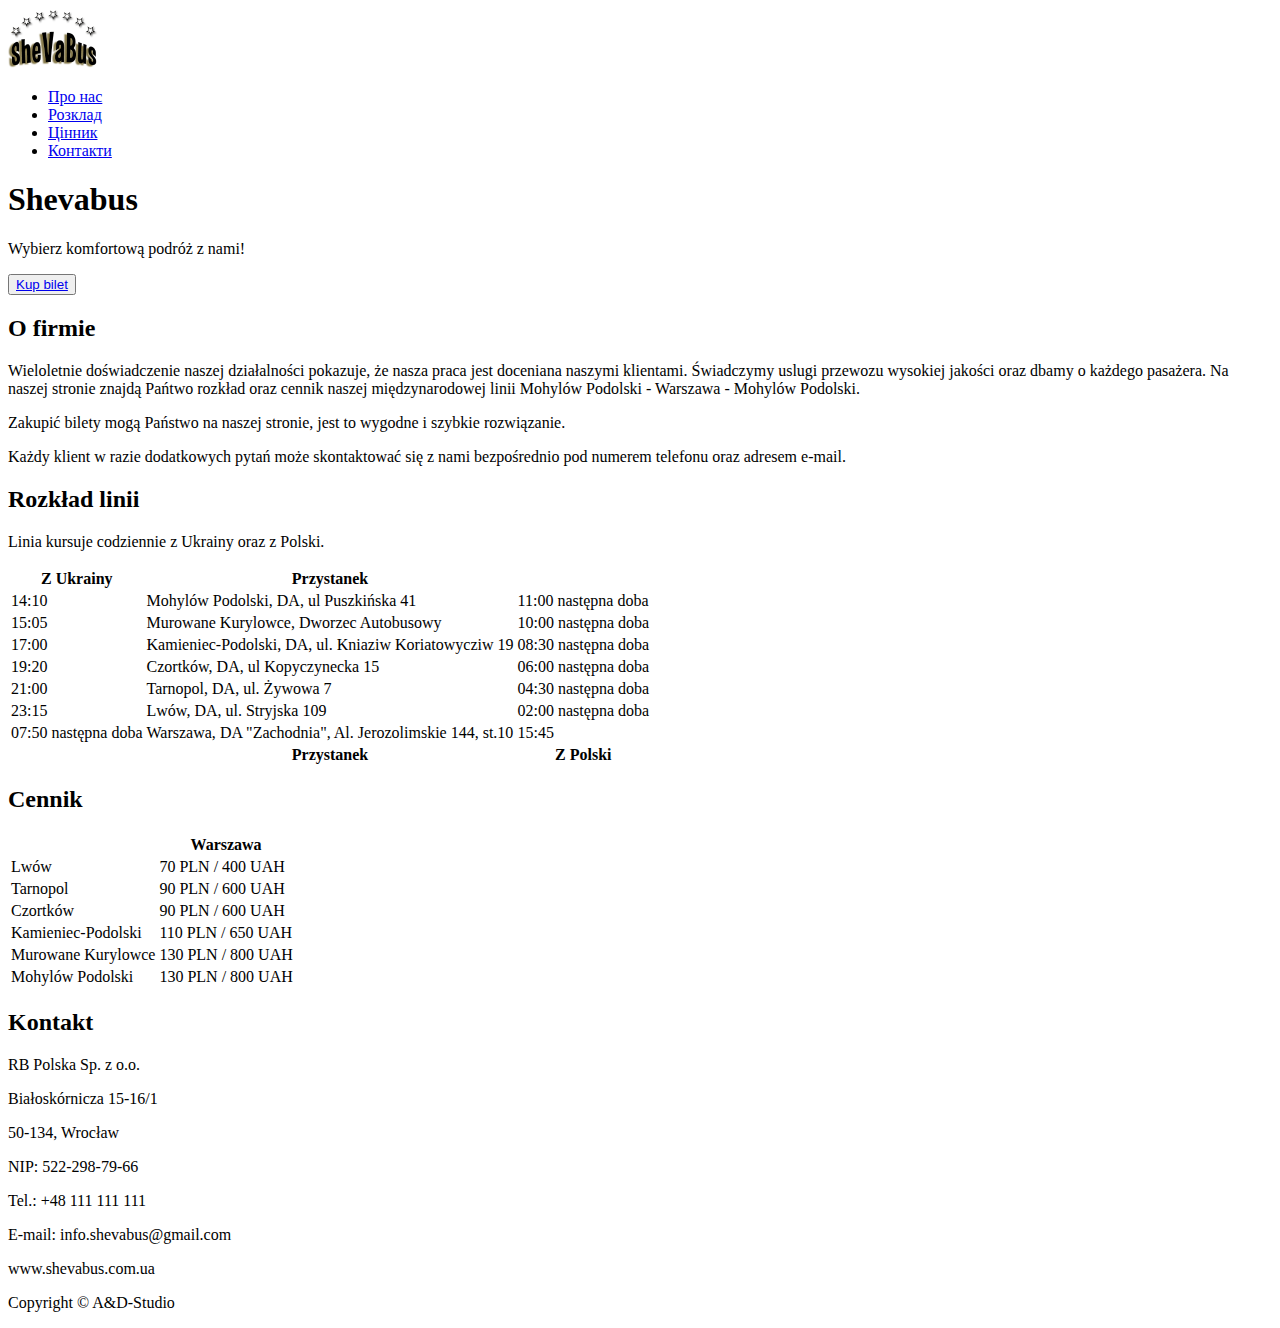
==== ua/index_ua.html @ caca9aab "moved index_ua to ua folder" ====
<!DOCTYPE html>
<html lang="pl">
  <head>
    <meta charset="UTF-8">
    <meta name="viewport" content="width=device-width, initial-scale=1.0">
    <meta http-equiv="X-UA-Compatible" content="ie=edge">
    <link href="https://fonts.googleapis.com/css?family=Lato:400,700&amp;subset=latin-ext" rel="stylesheet">
    <link href="https://fonts.googleapis.com/css?family=Roboto:400,700&amp;subset=latin-ext" rel="stylesheet">
    <link rel="stylesheet" href="https://use.fontawesome.com/releases/v5.5.0/css/all.css" integrity="sha384-B4dIYHKNBt8Bc12p+WXckhzcICo0wtJAoU8YZTY5qE0Id1GSseTk6S+L3BlXeVIU" crossorigin="anonymous">
    <link rel="stylesheet" href="css/main.css">
    <title>Shevabus</title>
</head>
<body>
  <div class="wrapper">
    <header class="header-main">
      <div class="nav-box">
          <img src="/img/shevabus_logo_1.png" alt="logo">
          <nav class="nav-main">
              <ul class="nav-items">
                  <li><a href="#about-me">Про нас</a></li>
                  <li><a href="#timetable">Розклад</a></li>
                  <li><a href="#price">Цінник</a></li>
                  <li><a href="#contact">Контакти</a></li>
              </ul>
          </nav>
      </div>
      <div class="header-box">
          <div class="header-inner">
              <h1>Shevabus</h1>
              <p>Wybierz komfortową podróż z nami!</p>
              <button><a href="https://iframe.bussystem.eu/booking?lang=ru&dispatcher=215&no_akce=1&only=bus" target="_blank">Kup bilet</a></button>
          </div>
      </div>
    </header>
    <section class="about-us">
      <h2>O firmie</h2>
      <p>Wieloletnie doświadczenie naszej działalności pokazuje, że nasza praca jest doceniana naszymi klientami. Świadczymy uslugi przewozu wysokiej jakości oraz dbamy o każdego pasażera. Na naszej stronie znajdą Pańtwo rozkład oraz cennik naszej międzynarodowej linii <span>Mohylów Podolski - Warszawa - Mohylów Podolski</span>.</p>
      <p>Zakupić bilety mogą Państwo na naszej stronie, jest to wygodne i szybkie rozwiązanie.</p>
      <p>Każdy klient w razie dodatkowych pytań może skontaktować się z nami bezpośrednio pod numerem telefonu oraz adresem e-mail.</p>
    </section>
    <section class="timetable">
        <h2>Rozkład linii</h2>
        <p>Linia kursuje codziennie z Ukrainy oraz z Polski.</p>
        <div class="timetable-box">
          <table class="timetable-table">
            <thead>
               <tr>
                  <th class="from-ua">Z Ukrainy</th>
                  <th colspan="3">Przystanek</th>
                  <th class="from-pl"></th>
               </tr>
            </thead>
            <tbody>
                <tr>
                    <td class="from-ua">14:10</td>
                    <td colspan="3"><span class="city">Mohylów Podolski,</span> DA, ul Puszkińska 41</td>
                    <td class="from-pl">11:00 następna doba</td>
                </tr>
                <tr>
                    <td class="from-ua">15:05</td>
                    <td colspan="3"><span class="city">Murowane Kurylowce,</span>  Dworzec Autobusowy</td>
                    <td class="from-pl">10:00 następna doba</td>
                </tr>
                <tr>
                    <td class="from-ua">17:00</td>
                    <td colspan="3"><span class="city">Kamieniec-Podolski,</span> DA, ul. Kniaziw Koriatowycziw 19</td>
                    <td class="from-pl">08:30 następna doba</td>
                </tr>
                <tr>
                    <td class="from-ua">19:20</td>
                    <td colspan="3"><span class="city">Czortków,</span> DA, ul Kopyczynecka 15</td>
                    <td class="from-pl">06:00 następna doba</td>
                </tr>
                <tr>
                    <td class="from-ua">21:00</td>
                    <td colspan="3"><span class="city">Tarnopol,</span> DA, ul. Żywowa 7</td>
                    <td class="from-pl">04:30 następna doba</td>
                </tr>
                <tr>
                    <td class="from-ua">23:15</td>
                    <td colspan="3"><span class="city">Lwów, DA,</span> ul. Stryjska 109</td>
                    <td class="from-pl">02:00 następna doba</td>
                </tr>
                <tr>
                    <td class="from-ua">07:50 następna doba</td>
                    <td colspan="3"><span class="city">Warszawa,</span> DA "Zachodnia", Al. Jerozolimskie 144, st.10</td>
                    <td class="from-pl">15:45</td>
                </tr>
            </tbody>
            <thead>
                <tr>
                   <th class="from-ua"></th>
                   <th colspan="3">Przystanek</th>
                   <th class="from-pl">Z Polski</th>
                </tr>
             </thead>
         </table>
        </div>
      </section>
    <section class="price">
      <h2>Cennik</h2>
      <div class="price-box">
        <table class="price-table">
          <thead>
             <tr>
                <th></th>
                <th>Warszawa</th>
             </tr>
          </thead>
          <tbody>
             <tr>
                <td class="city-price">Lwów</td>
                <td class="element-bg">70 PLN / 400 UAH</td>
             </tr>
             <tr>
                <td class="city-price">Tarnopol</td>
                <td class="element-bg">90 PLN / 600 UAH</td>
             </tr>
             <tr>
                <td class="city-price">Czortków</td>
                <td class="element-bg">90 PLN / 600 UAH</td>
             </tr>
             <tr>
                <td class="city-price">Kamieniec-Podolski</td>
                <td class="element-bg">110 PLN / 650 UAH</td>
             </tr>
             <tr>
                <td class="city-price">Murowane Kurylowce</td>
                <td class="element-bg">130 PLN / 800 UAH</td>
             </tr>
             <tr>
                <td class="city-price">Mohylów Podolski</td>
                <td class="element-bg">130 PLN / 800 UAH</td>
             </tr>
          </tbody>
       </table>
      </div>
    </section>
    <section class="contact">
      <h2>Kontakt</h2>
      <div class="contact-box">
        <div class="adress">
          <p>RB Polska Sp. z o.o.</p>
          <p>Białoskórnicza 15-16/1</p>
          <p>50-134, Wrocław</p>
          <p>NIP: 522-298-79-66</p>
        </div>
        <div class="phone">
          <p>Tel.: +48 111 111 111</p>
          <p>E-mail: info.shevabus@gmail.com</p>
          <p>www.shevabus.com.ua</p>
        </div>
      </div>
    </section>
    <nav class="arrow-box">
      <i class="fas fa-arrow-up"></i>
  </nav>
    <footer>
      <p>Copyright <span>&copy;</span> A<span>&amp;</span>D-Studio</p>
    </footer>
  </div>
    <script src="js/jquery-3.3.1.min.js"></script>
    <script src="js/main.js"></script>
</body>
</html>
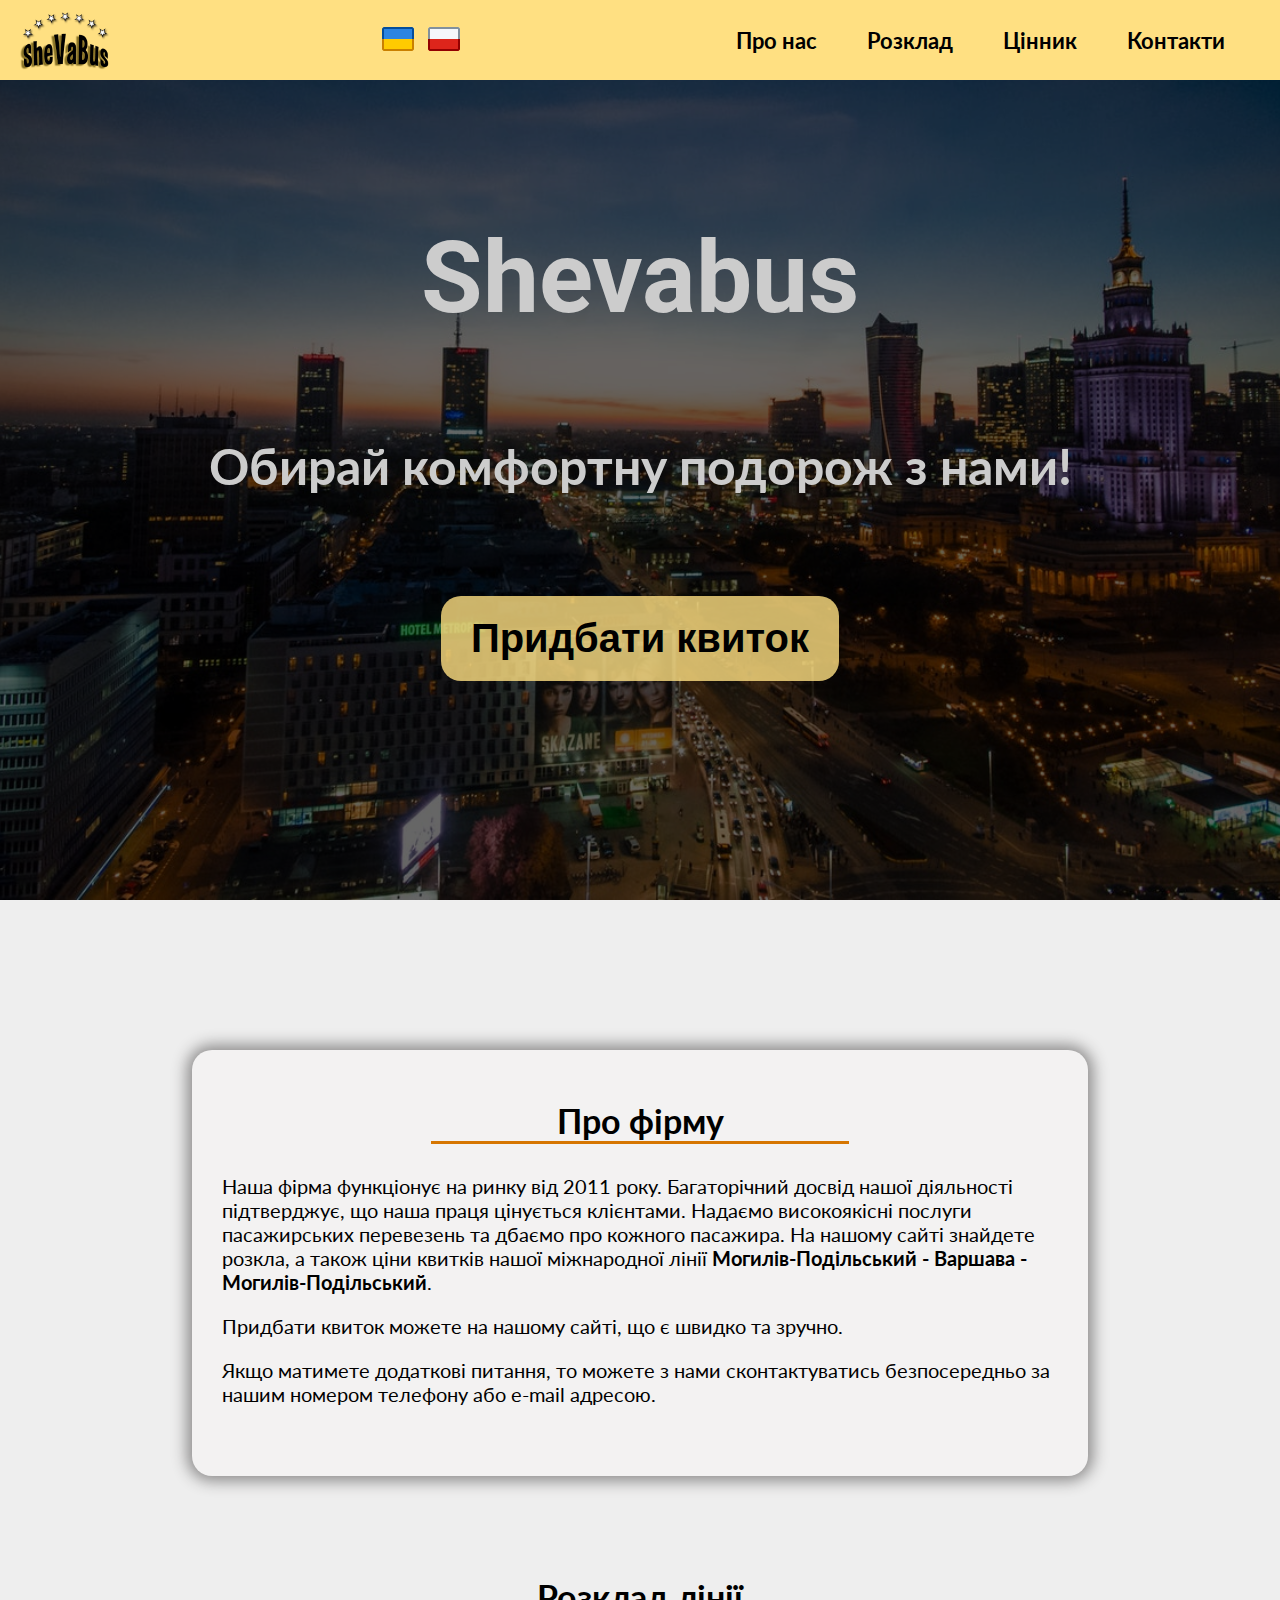
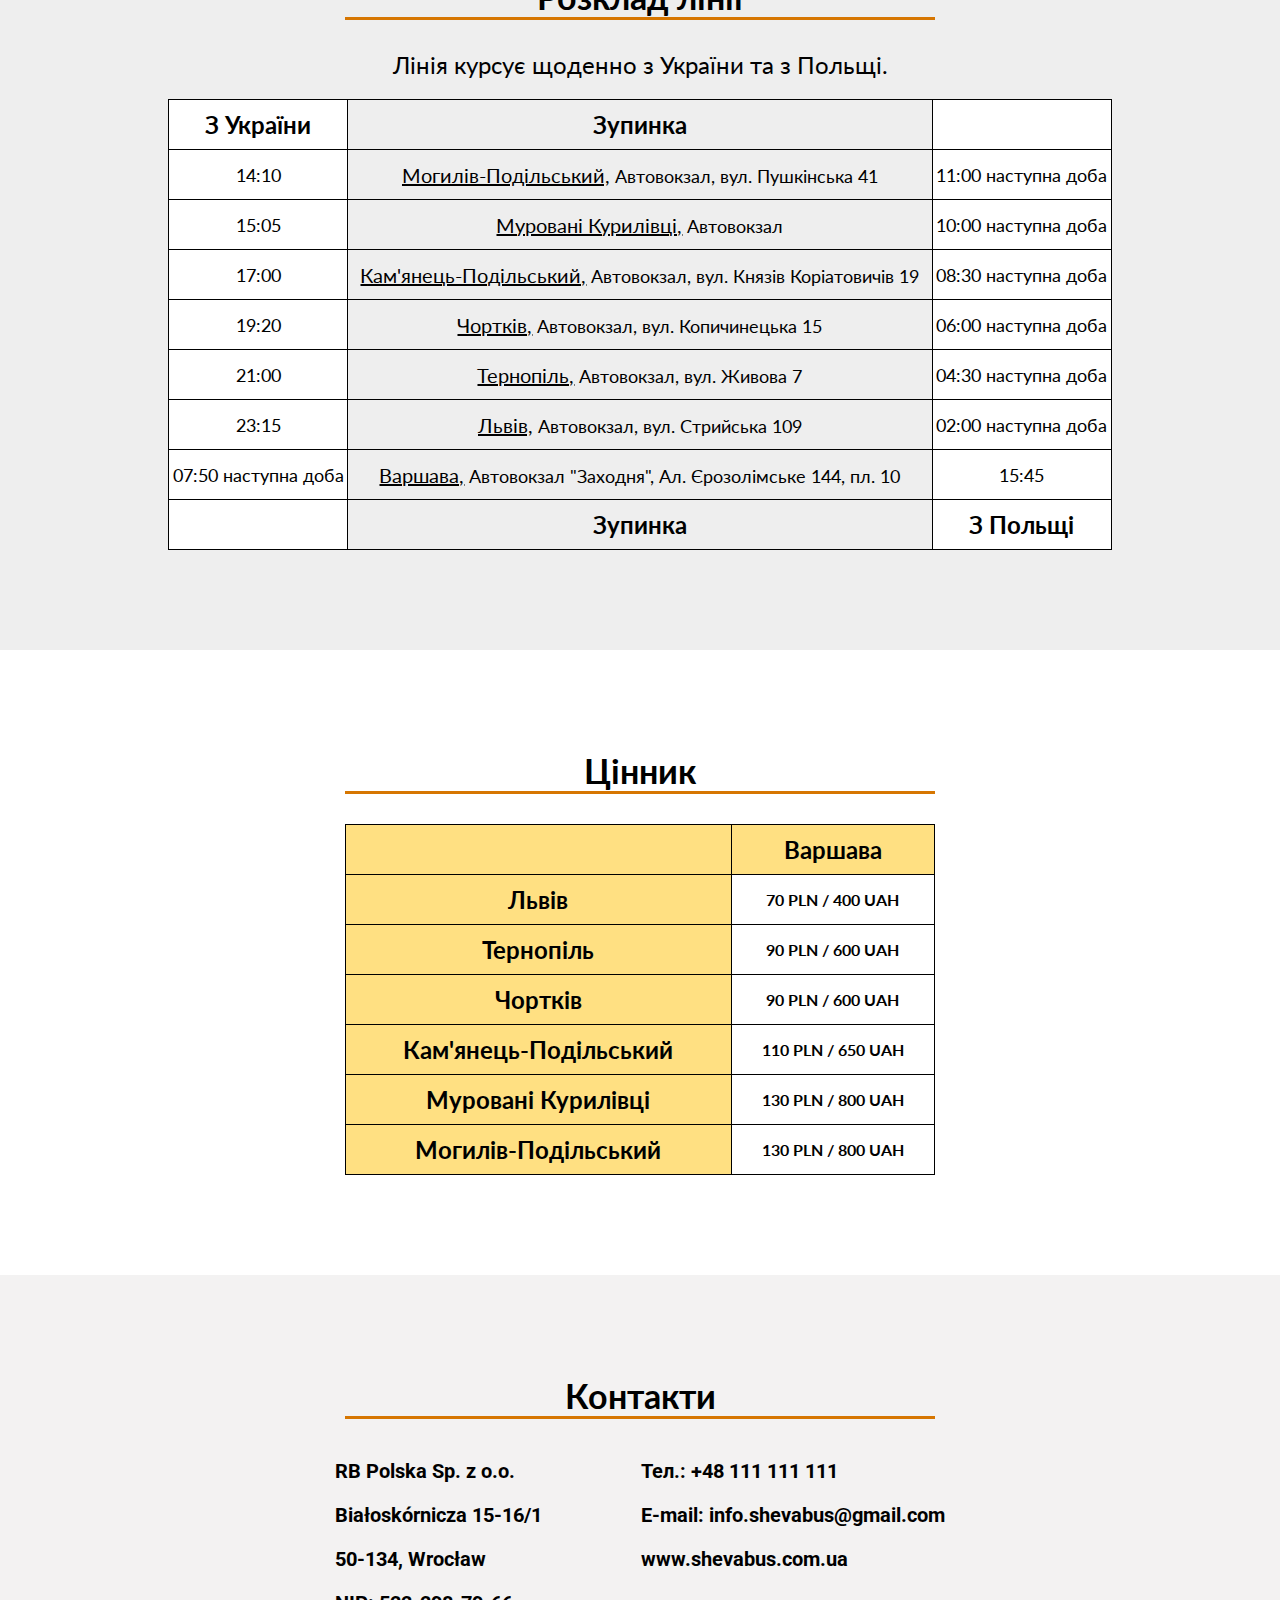
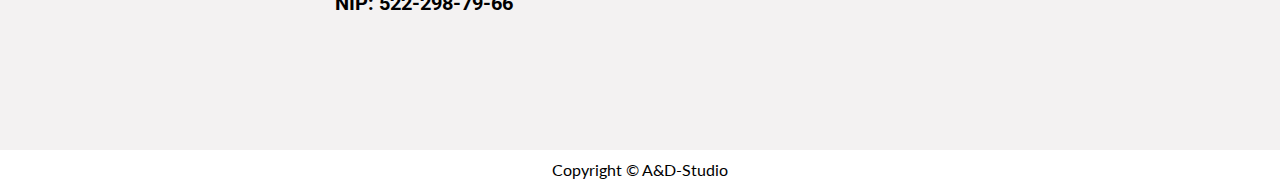
==== commit 50ae19c4: "added ua version of webpage" ====
--- a/ua/index_ua.html
+++ b/ua/index_ua.html
@@ -7,137 +7,141 @@
     <link href="https://fonts.googleapis.com/css?family=Lato:400,700&amp;subset=latin-ext" rel="stylesheet">
     <link href="https://fonts.googleapis.com/css?family=Roboto:400,700&amp;subset=latin-ext" rel="stylesheet">
     <link rel="stylesheet" href="https://use.fontawesome.com/releases/v5.5.0/css/all.css" integrity="sha384-B4dIYHKNBt8Bc12p+WXckhzcICo0wtJAoU8YZTY5qE0Id1GSseTk6S+L3BlXeVIU" crossorigin="anonymous">
-    <link rel="stylesheet" href="css/main.css">
+    <link rel="stylesheet" href="../css/main.css">
     <title>Shevabus</title>
 </head>
 <body>
   <div class="wrapper">
     <header class="header-main">
       <div class="nav-box">
-          <img src="/img/shevabus_logo_1.png" alt="logo">
+          <img src="../img/shevabus_logo_1.png" alt="logo">
+          <div class="language-box">
+            <a href="index_ua.html" class="ua-flag"><img src="../img/ua-plag_1.png" alt=""></a>
+            <a href="../index_pl.html" class="pl-flag"><img src="../img/pl-flag.png" alt=""></a>
+          </div>
           <nav class="nav-main">
               <ul class="nav-items">
-                  <li><a href="#about-me">Про нас</a></li>
-                  <li><a href="#timetable">Розклад</a></li>
-                  <li><a href="#price">Цінник</a></li>
-                  <li><a href="#contact">Контакти</a></li>
+                  <li><a class="link" href="#about-us">Про нас</a></li>
+                  <li><a class="link" href="#timetable">Розклад</a></li>
+                  <li><a  class="link" href="#price">Цінник</a></li>
+                  <li><a  class="link" href="#contact">Контакти</a></li>
               </ul>
           </nav>
       </div>
       <div class="header-box">
           <div class="header-inner">
               <h1>Shevabus</h1>
-              <p>Wybierz komfortową podróż z nami!</p>
-              <button><a href="https://iframe.bussystem.eu/booking?lang=ru&dispatcher=215&no_akce=1&only=bus" target="_blank">Kup bilet</a></button>
+              <p>Обирай комфортну подорож з нами!</p>
+              <button><a href="https://iframe.bussystem.eu/booking?lang=ru&dispatcher=215&no_akce=1&only=bus" target="_blank">Придбати квиток</a></button>
           </div>
       </div>
     </header>
-    <section class="about-us">
-      <h2>O firmie</h2>
-      <p>Wieloletnie doświadczenie naszej działalności pokazuje, że nasza praca jest doceniana naszymi klientami. Świadczymy uslugi przewozu wysokiej jakości oraz dbamy o każdego pasażera. Na naszej stronie znajdą Pańtwo rozkład oraz cennik naszej międzynarodowej linii <span>Mohylów Podolski - Warszawa - Mohylów Podolski</span>.</p>
-      <p>Zakupić bilety mogą Państwo na naszej stronie, jest to wygodne i szybkie rozwiązanie.</p>
-      <p>Każdy klient w razie dodatkowych pytań może skontaktować się z nami bezpośrednio pod numerem telefonu oraz adresem e-mail.</p>
+    <section class="about-us" id="about-us">
+      <h2>Про фірму</h2>
+      <p>Наша фірма функціонує на ринку від 2011 року. Багаторічний досвід нашої діяльності підтверджує, що наша праця цінується клієнтами. Надаємо високоякісні послуги пасажирських перевезень та дбаємо про кожного пасажира. На нашому сайті знайдете розкла, а також ціни квитків нашої міжнародної лінії <span>Могилів-Подільський - Варшава - Могилів-Подільський</span>.</p>
+      <p>Придбати квиток можете на нашому сайті, що є швидко та зручно.</p>
+      <p>Якщо матимете додаткові питання, то можете з нами сконтактуватись безпосередньо за нашим номером телефону або e-mail адресою.</p>
     </section>
-    <section class="timetable">
-        <h2>Rozkład linii</h2>
-        <p>Linia kursuje codziennie z Ukrainy oraz z Polski.</p>
+    <section class="timetable" id="timetable">
+        <h2>Розклад лінії</h2>
+        <p>Лінія курсує щоденно з України та з Польщі.</p>
         <div class="timetable-box">
           <table class="timetable-table">
             <thead>
                <tr>
-                  <th class="from-ua">Z Ukrainy</th>
-                  <th colspan="3">Przystanek</th>
+                  <th class="from-ua">З України</th>
+                  <th colspan="3">Зупинка</th>
                   <th class="from-pl"></th>
                </tr>
             </thead>
             <tbody>
                 <tr>
                     <td class="from-ua">14:10</td>
-                    <td colspan="3"><span class="city">Mohylów Podolski,</span> DA, ul Puszkińska 41</td>
-                    <td class="from-pl">11:00 następna doba</td>
+                    <td colspan="3"><span class="city">Могилів-Подільський,</span> Автовокзал, вул. Пушкінська 41</td>
+                    <td class="from-pl">11:00 наступна доба</td>
                 </tr>
                 <tr>
                     <td class="from-ua">15:05</td>
-                    <td colspan="3"><span class="city">Murowane Kurylowce,</span>  Dworzec Autobusowy</td>
-                    <td class="from-pl">10:00 następna doba</td>
+                    <td colspan="3"><span class="city">Муровані Курилівці,</span>  Автовокзал</td>
+                    <td class="from-pl">10:00 наступна доба</td>
                 </tr>
                 <tr>
                     <td class="from-ua">17:00</td>
-                    <td colspan="3"><span class="city">Kamieniec-Podolski,</span> DA, ul. Kniaziw Koriatowycziw 19</td>
-                    <td class="from-pl">08:30 następna doba</td>
+                    <td colspan="3"><span class="city">Кам'янець-Подільський,</span> Автовокзал, вул. Князів Коріатовичів 19</td>
+                    <td class="from-pl">08:30 наступна доба</td>
                 </tr>
                 <tr>
                     <td class="from-ua">19:20</td>
-                    <td colspan="3"><span class="city">Czortków,</span> DA, ul Kopyczynecka 15</td>
-                    <td class="from-pl">06:00 następna doba</td>
+                    <td colspan="3"><span class="city">Чортків,</span> Автовокзал, вул. Копичинецька 15</td>
+                    <td class="from-pl">06:00 наступна доба</td>
                 </tr>
                 <tr>
                     <td class="from-ua">21:00</td>
-                    <td colspan="3"><span class="city">Tarnopol,</span> DA, ul. Żywowa 7</td>
-                    <td class="from-pl">04:30 następna doba</td>
+                    <td colspan="3"><span class="city">Тернопіль,</span> Автовокзал, вул. Живова 7</td>
+                    <td class="from-pl">04:30 наступна доба</td>
                 </tr>
                 <tr>
                     <td class="from-ua">23:15</td>
-                    <td colspan="3"><span class="city">Lwów, DA,</span> ul. Stryjska 109</td>
-                    <td class="from-pl">02:00 następna doba</td>
+                    <td colspan="3"><span class="city">Львів,</span> Автовокзал, вул. Стрийська 109</td>
+                    <td class="from-pl">02:00 наступна доба</td>
                 </tr>
                 <tr>
-                    <td class="from-ua">07:50 następna doba</td>
-                    <td colspan="3"><span class="city">Warszawa,</span> DA "Zachodnia", Al. Jerozolimskie 144, st.10</td>
+                    <td class="from-ua">07:50 наступна доба</td>
+                    <td colspan="3"><span class="city">Варшава,</span> Автовокзал "Заходня", Ал. Єрозолімське 144, пл. 10</td>
                     <td class="from-pl">15:45</td>
                 </tr>
             </tbody>
             <thead>
                 <tr>
                    <th class="from-ua"></th>
-                   <th colspan="3">Przystanek</th>
-                   <th class="from-pl">Z Polski</th>
+                   <th colspan="3">Зупинка</th>
+                   <th class="from-pl">З Польщі</th>
                 </tr>
              </thead>
          </table>
         </div>
       </section>
-    <section class="price">
-      <h2>Cennik</h2>
+    <section class="price" id="price">
+      <h2>Цінник</h2>
       <div class="price-box">
         <table class="price-table">
           <thead>
              <tr>
                 <th></th>
-                <th>Warszawa</th>
+                <th>Варшава</th>
              </tr>
           </thead>
           <tbody>
              <tr>
-                <td class="city-price">Lwów</td>
+                <td class="city-price">Львів</td>
                 <td class="element-bg">70 PLN / 400 UAH</td>
              </tr>
              <tr>
-                <td class="city-price">Tarnopol</td>
+                <td class="city-price">Тернопіль</td>
                 <td class="element-bg">90 PLN / 600 UAH</td>
              </tr>
              <tr>
-                <td class="city-price">Czortków</td>
+                <td class="city-price">Чортків</td>
                 <td class="element-bg">90 PLN / 600 UAH</td>
              </tr>
              <tr>
-                <td class="city-price">Kamieniec-Podolski</td>
+                <td class="city-price">Кам'янець-Подільський</td>
                 <td class="element-bg">110 PLN / 650 UAH</td>
              </tr>
              <tr>
-                <td class="city-price">Murowane Kurylowce</td>
+                <td class="city-price">Муровані Курилівці</td>
                 <td class="element-bg">130 PLN / 800 UAH</td>
              </tr>
              <tr>
-                <td class="city-price">Mohylów Podolski</td>
+                <td class="city-price">Могилів-Подільський</td>
                 <td class="element-bg">130 PLN / 800 UAH</td>
              </tr>
           </tbody>
        </table>
       </div>
     </section>
-    <section class="contact">
-      <h2>Kontakt</h2>
+    <section class="contact" id="contact">
+      <h2>Контакти</h2>
       <div class="contact-box">
         <div class="adress">
           <p>RB Polska Sp. z o.o.</p>
@@ -146,7 +150,7 @@
           <p>NIP: 522-298-79-66</p>
         </div>
         <div class="phone">
-          <p>Tel.: +48 111 111 111</p>
+          <p>Тел.: +48 111 111 111</p>
           <p>E-mail: info.shevabus@gmail.com</p>
           <p>www.shevabus.com.ua</p>
         </div>
@@ -159,7 +163,7 @@
       <p>Copyright <span>&copy;</span> A<span>&amp;</span>D-Studio</p>
     </footer>
   </div>
-    <script src="js/jquery-3.3.1.min.js"></script>
-    <script src="js/main.js"></script>
+    <script src="../js/jquery-3.3.1.min.js"></script>
+    <script src="../js/main.js"></script>
 </body>
 </html>--- a/css/main.css
+++ b/css/main.css
@@ -0,0 +1,299 @@
+* {
+  margin: 0;
+  padding: 0;
+  box-sizing: border-box;
+}
+
+body {
+  font-family: 'Lato', sans-serif;
+  background-color: #eee;
+}
+
+body::-webkit-scrollbar {
+  width: 15px;
+}
+
+body::-webkit-scrollbar-thumb {
+  background-color: #757575;
+  border-radius: 10px;
+  transition: .3s;
+}
+
+body::-webkit-scrollbar-thumb:hover {
+  background-color: #616161;
+}
+
+.wrapper {
+  overflow: hidden;
+}
+
+h2 {
+  width: 50%;
+  padding: 0 10px;
+  margin: 0 auto 30px auto;
+  text-align: center;
+  font-size: 34px;
+  border-bottom: 3px solid #d67601;
+}
+
+section {
+  padding: 100px 50px;
+}
+
+table {
+  border-collapse: collapse;
+  border: 1px solid #000;
+}
+
+table th,
+table td {
+  height: 50px;
+  border: 1px solid #000;
+}
+
+table th {
+  font-size: 24px;
+}
+
+/* -----NAVIGATION------ */
+.nav-box {
+  display: flex;
+  align-items: center;
+  justify-content: space-between;
+  position: fixed;
+  width: 100%;
+  padding: 10px 20px;
+  background-color: #ffe082;
+  z-index: 1;
+}
+
+.nav-items {
+  display: flex;
+  justify-content: center;
+  align-items: center;
+  list-style: none;
+}
+
+.nav-items li {
+  margin-right: 20px;
+}
+
+.nav-items li a {
+  padding: 15px;
+  font-size: 22px;
+  color: #000;
+  font-weight: 700;
+  text-decoration: none;
+  border-radius: 20px;
+  transition: .3s;
+}
+
+.nav-items li a:hover {
+  box-shadow: 2px 1px 1px #000;
+  background-color: #fdd96b;
+}
+
+.header-box {
+  height: 100vh;
+  background-image: url("../img/banner.jpg");
+  background-repeat: no-repeat;
+  background-size: cover;
+  background-position: center;
+  background-attachment: fixed;
+}
+
+.header-inner {
+  display: flex;
+  flex-direction: column;
+  align-items: center;
+  justify-content: center;
+  height: 100vh;
+  background-color: rgba(0, 0, 0, .6);
+  color: #ccc;
+}
+
+.header-inner h1,
+.header-inner p {
+  margin-bottom: 100px;
+} 
+
+.header-inner h1 {
+  font-family: 'Roboto', sans-serif;
+  font-size: 100px;
+  font-weight: 700;
+}
+
+.header-inner p {
+  font-size: 50px;
+  font-weight: 700;
+}
+
+.header-inner button {
+  padding: 20px 30px;
+  font-size: 40px;
+  font-weight: 700;
+  background-color: rgba(255, 224, 130, 0.8);
+  border: 0;
+  border-radius: 20px;
+  cursor: pointer;
+  transition: .3s;
+}
+
+.header-inner button:hover {
+  padding: 20px 40px;
+  background-color:  rgb(255, 224, 130);
+}
+
+.header-inner button a {
+  text-decoration: none;
+  color: #000;
+}
+
+/* ----LANGUAGE BOS---- */
+
+.language-box a {
+  margin-left: 10px;
+}
+
+/* ------OBUT US------ */
+
+.about-us {
+  width: 70%;
+  margin: 150px auto 0 auto;
+  padding: 50px 30px;
+  background-color: #f3f2f2;
+  box-shadow: 0px 0px 15px 5px #8c8b8b;
+  border-radius: 20px;
+}
+
+.about-us p {
+  margin-bottom: 20px;
+  font-size: 20px;
+}
+
+.about-us p span {
+  font-weight: bold;
+}
+
+/* -----TIMETABLE------- */
+
+.timetable {
+  text-align: center;
+}
+
+.timetable p {
+  font-size: 24px;
+  margin: 20px 0;
+}
+
+.timetable-table {
+  width: 80%;
+  margin: 0 auto;
+}
+
+.timetable-table td {
+  font-size: 18px;
+}
+
+.timetable-table .city {
+  font-size: 20px;
+  text-decoration: underline;
+}
+
+.from-ua,
+.from-pl {
+  background-color: #fff;
+}
+
+/* -----PRICE------ */
+.price {
+  background-color: #fff;
+}
+
+.price-table {
+  width: 50%;
+  margin: 0 auto;
+  text-align: center;
+}
+
+.price-table th,
+.city-price {
+  background-color: #ffe082;
+}
+
+.price-table .element-bg {
+  font-weight: 700;
+  transition: .2s;
+}
+
+.price-table .element-bg:hover {
+  transition: .2s;
+  background-color: #ffe082;
+}
+
+.city-price {
+  font-size: 24px;
+  font-weight: 700;
+}
+
+/* ----GALLERY---- */
+
+/* ----CONTACT---- */
+.contact {
+  background-color: #f3f2f2;
+}
+
+.contact-box {
+  display: flex;
+  align-items: flex-start;
+  justify-content: space-around;
+  width: 60%;
+  margin: 25px auto; 
+}
+
+.contact-box p {
+  padding: 10px 0;
+  font-family: 'Roboto', sans-serif;
+  font-size: 20px;
+  font-weight: bold;
+}
+
+/* ----UP-ARROW---- */
+
+.arrow-box {
+  -webkit-tap-highlight-color: transparent;
+  position: fixed;
+  bottom: -50px;
+  right: 20px;
+  width: 50px;
+  height: 50px;
+  font-size: 30px;
+  color: #000;
+  text-align: center;
+  background-color: #ffd350;
+  border-radius: 10px 10px 0 0;
+  cursor: pointer;
+  transition: .3s;
+  z-index: 10;
+  opacity: 0;
+}
+
+.arrow-box:hover {
+  background-color: #d67601;
+}
+
+.arrow-box.visible {
+  opacity: 1;
+  bottom: 0;
+}
+
+.arrow-box i {
+  line-height: 50px;
+}
+
+/* ----FOOTER---- */
+footer {
+  text-align: center;
+  padding: 10px;
+  background-color: #fff;
+}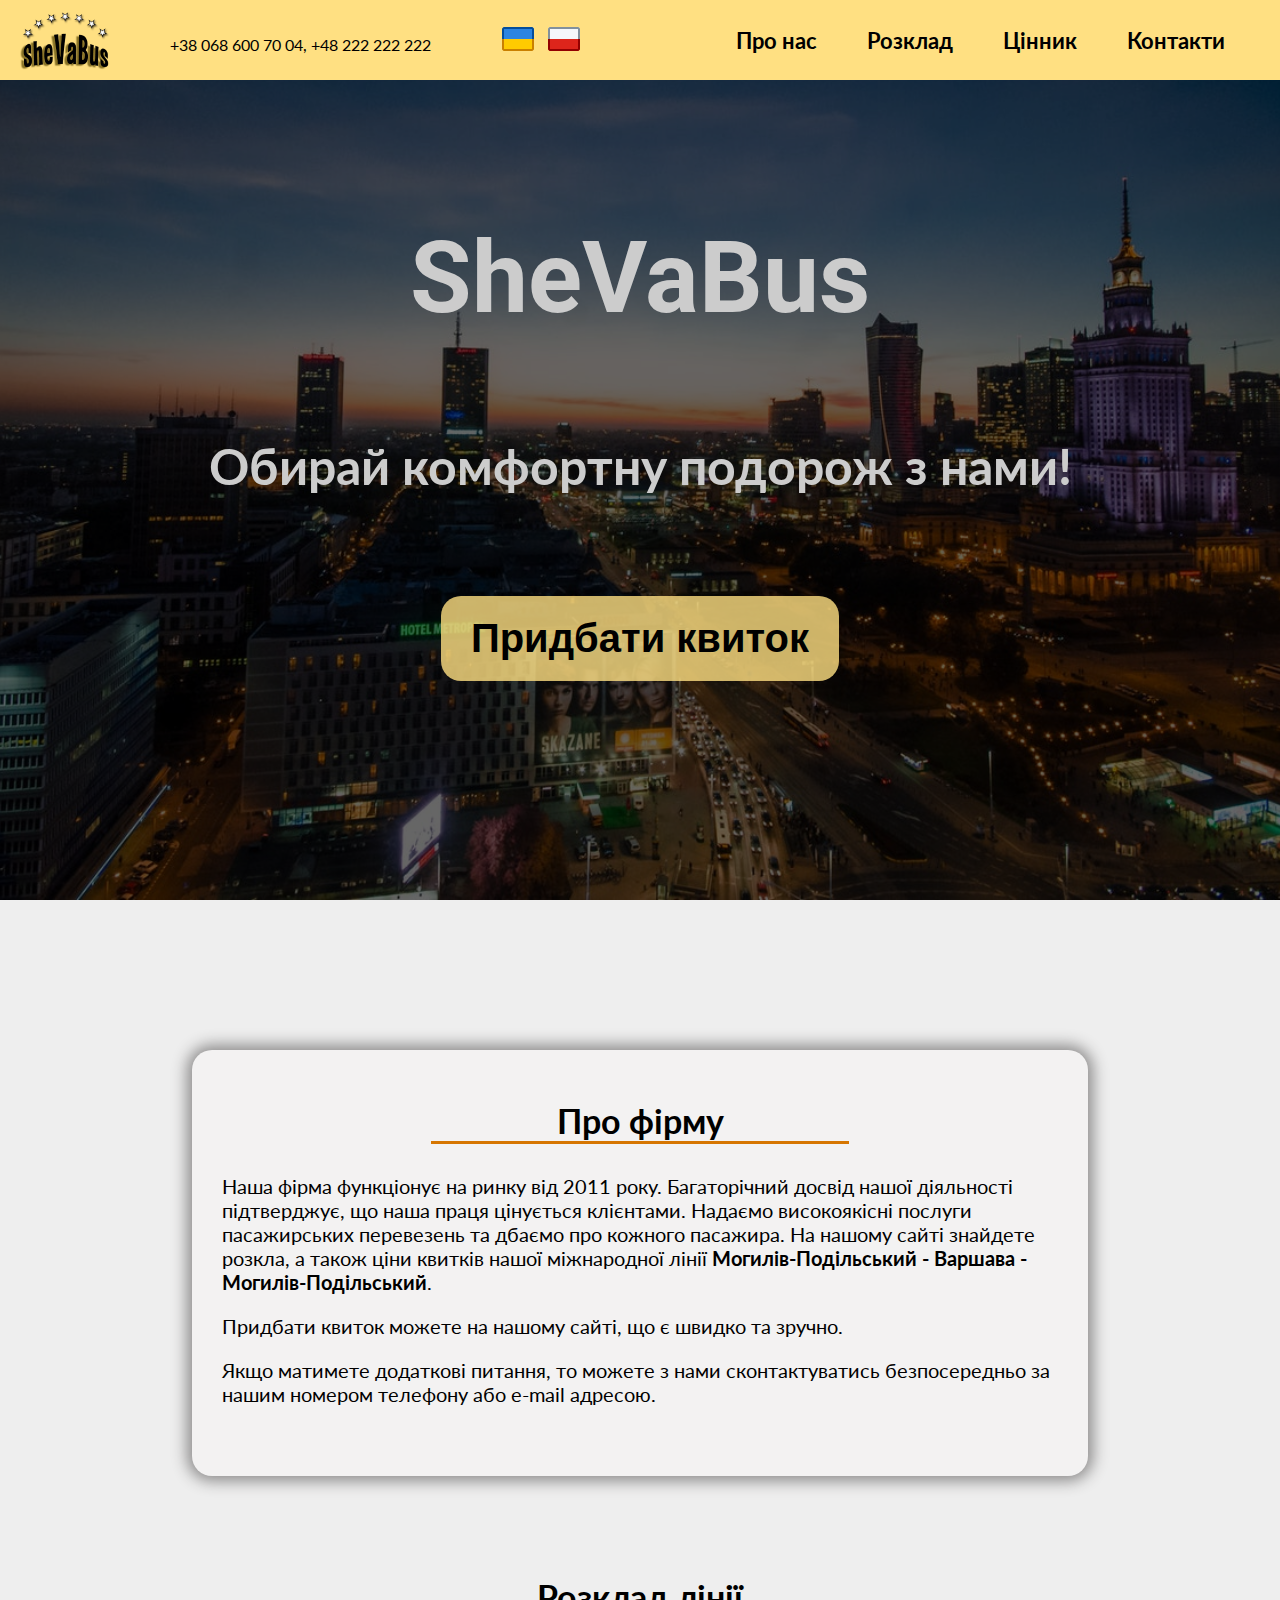
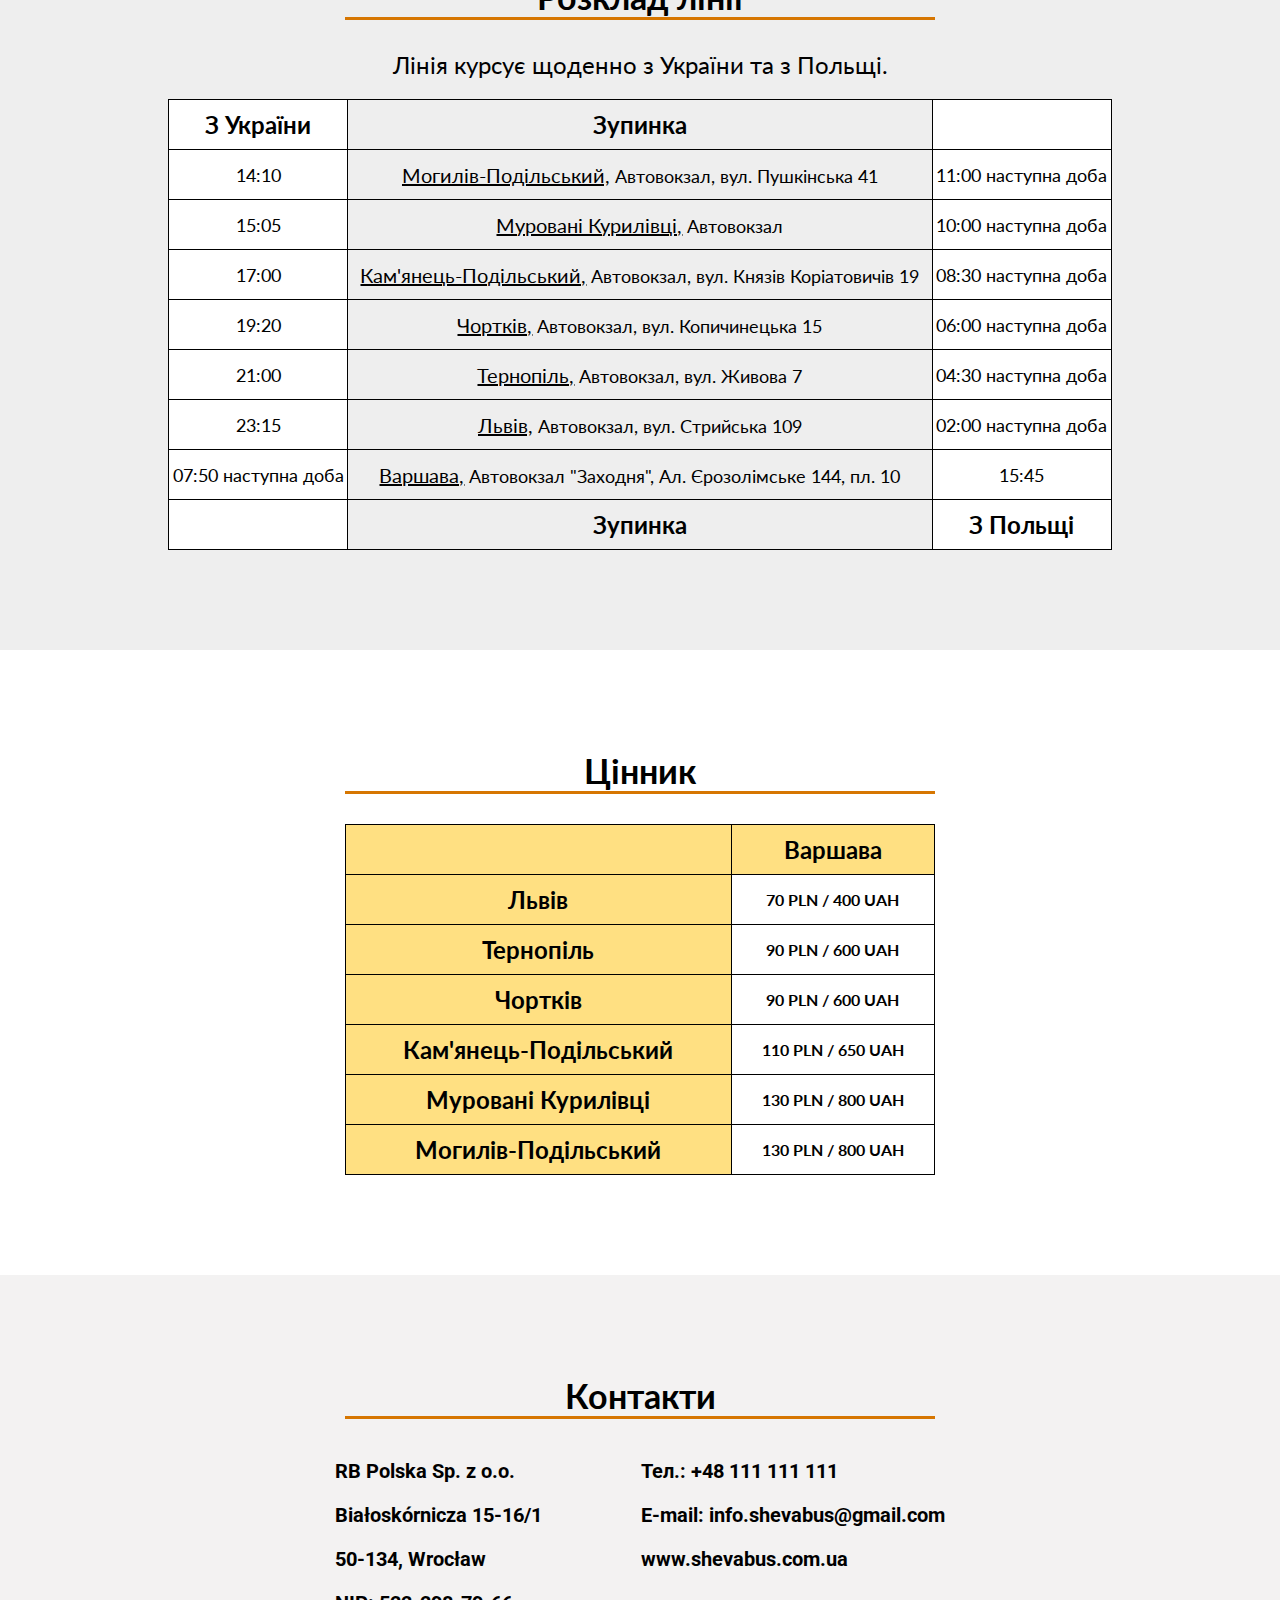
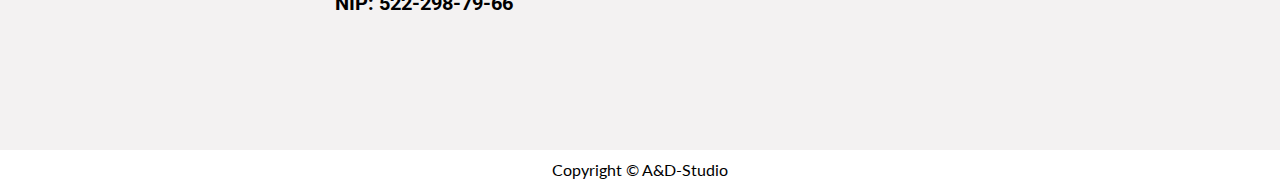
==== commit bf894428: "changed header, added viber icon" ====
--- a/ua/index_ua.html
+++ b/ua/index_ua.html
@@ -12,9 +12,9 @@
 </head>
 <body>
   <div class="wrapper">
-    <header class="header-main">
       <div class="nav-box">
           <img src="../img/shevabus_logo_1.png" alt="logo">
+          <p><i class="fab fa-viber"></i> +38 068 600 70 04, +48 222 222 222</p>
           <div class="language-box">
             <a href="index_ua.html" class="ua-flag"><img src="../img/ua-plag_1.png" alt=""></a>
             <a href="../index_pl.html" class="pl-flag"><img src="../img/pl-flag.png" alt=""></a>
@@ -28,9 +28,10 @@
               </ul>
           </nav>
       </div>
+    <header class="header-main">
       <div class="header-box">
           <div class="header-inner">
-              <h1>Shevabus</h1>
+              <h1>SheVaBus</h1>
               <p>Обирай комфортну подорож з нами!</p>
               <button><a href="https://iframe.bussystem.eu/booking?lang=ru&dispatcher=215&no_akce=1&only=bus" target="_blank">Придбати квиток</a></button>
           </div>
--- a/css/main.css
+++ b/css/main.css
@@ -67,6 +67,13 @@
   z-index: 1;
 }
 
+.nav-main {
+  display: flex;
+  align-items: center;
+  justify-content: flex-end;
+  width: 50%;
+}
+
 .nav-items {
   display: flex;
   justify-content: center;
@@ -147,6 +154,11 @@
 .header-inner button a {
   text-decoration: none;
   color: #000;
+}
+
+.fa-viber {
+  font-size: 28px;
+  color: #8208bb;
 }
 
 /* ----LANGUAGE BOS---- */
@@ -296,4 +308,21 @@
   text-align: center;
   padding: 10px;
   background-color: #fff;
+}
+
+/*=====Responsive=====*/
+
+@media (max-width: 1160px) {
+/* ---navigation----- */
+  .nav-box {
+  padding: 5px 10px;
+  }
+
+  .nav-items li {
+    margin-right: 5px;
+  }
+
+  .nav-items li a {
+    font-size: 18px;
+  }
 }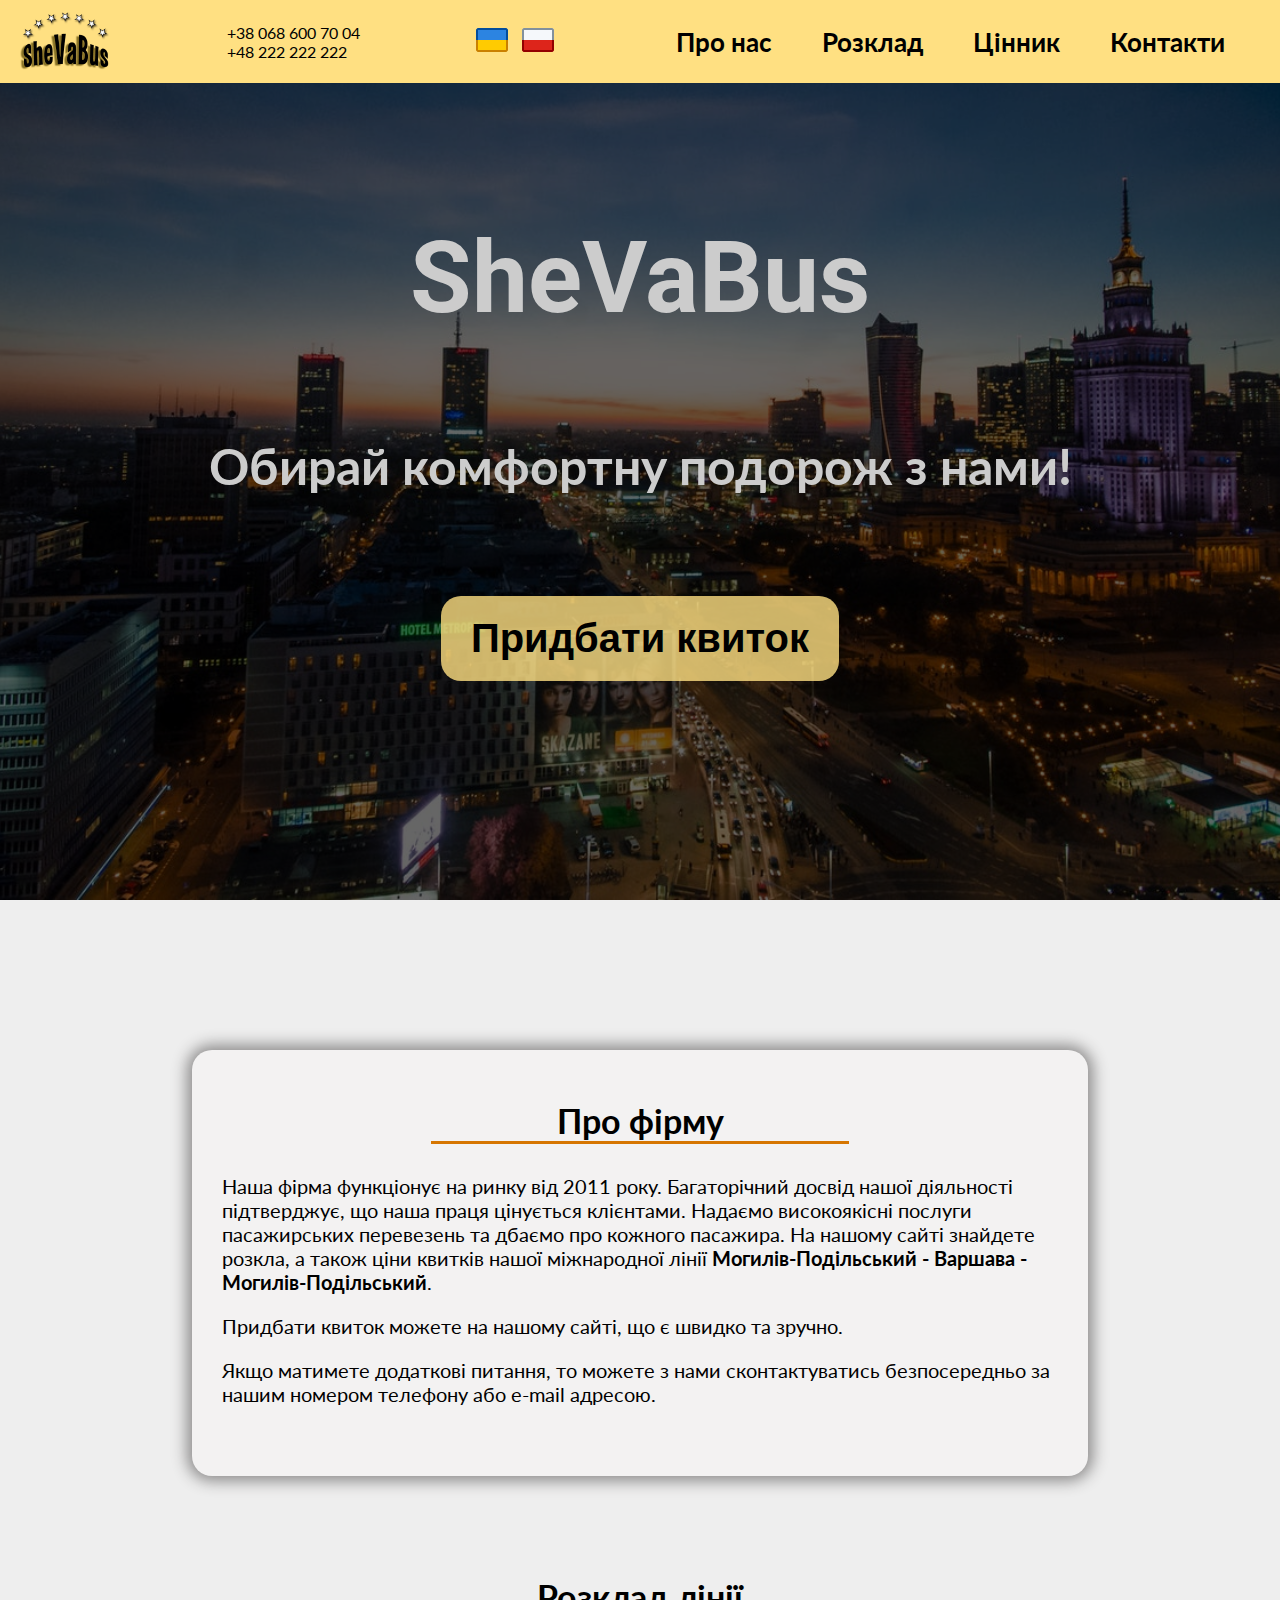
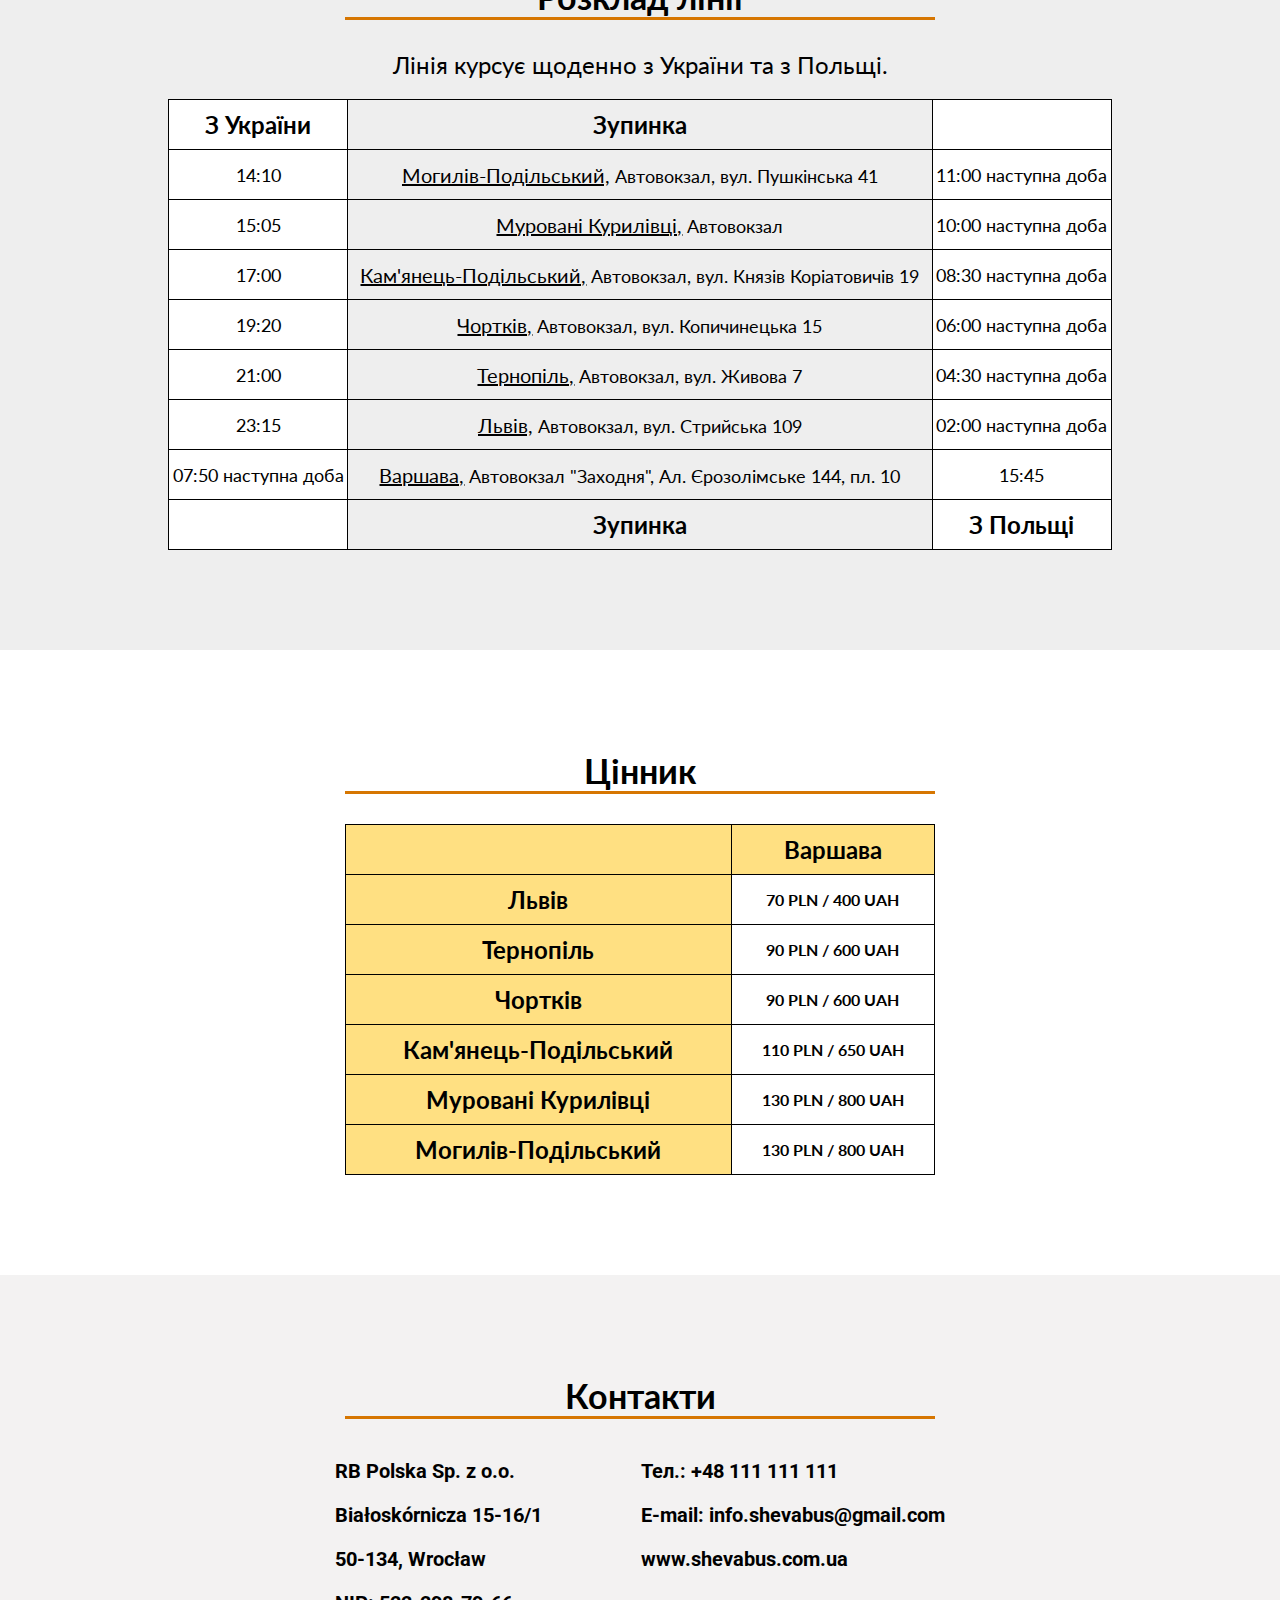
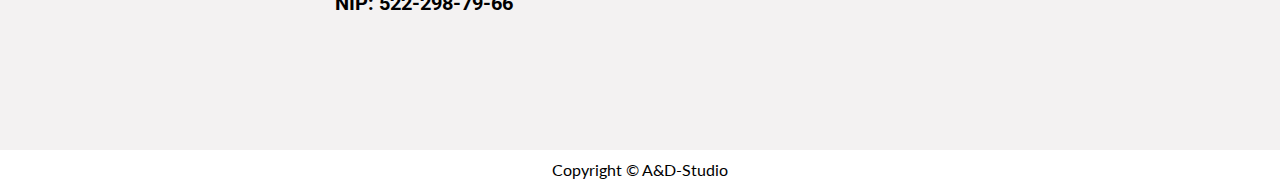
==== commit 4cfd2163: "added mibile version of navigation" ====
--- a/ua/index_ua.html
+++ b/ua/index_ua.html
@@ -13,20 +13,37 @@
 <body>
   <div class="wrapper">
       <div class="nav-box">
-          <img src="../img/shevabus_logo_1.png" alt="logo">
-          <p><i class="fab fa-viber"></i> +38 068 600 70 04, +48 222 222 222</p>
-          <div class="language-box">
-            <a href="index_ua.html" class="ua-flag"><img src="../img/ua-plag_1.png" alt=""></a>
-            <a href="../index_pl.html" class="pl-flag"><img src="../img/pl-flag.png" alt=""></a>
+          <div>
+              <img class="logo-img" src="../img/shevabus_logo_1.png" alt="logo">
           </div>
-          <nav class="nav-main">
+          <div class="viber-phone-box">
+            <i class="fab fa-viber"></i>
+            <div class="main-phone-box">
+              <p class="main-phone">+38 068 600 70 04</p>
+              <p class="main-phone">+48 222 222 222</p>
+            </div> 
+          </div>
+          <div>
+            <div class="language-box">
+                <a href="index_ua.html" class="ua-flag"><img src="../img/ua-plag_1.png" alt=""></a>
+                <a href="../index_pl.html" class="pl-flag"><img src="../img/pl-flag.png" alt=""></a>
+              </div>
+          </div>
+          <div>
+            <nav class="nav-main">
               <ul class="nav-items">
                   <li><a class="link" href="#about-us">Про нас</a></li>
                   <li><a class="link" href="#timetable">Розклад</a></li>
                   <li><a  class="link" href="#price">Цінник</a></li>
                   <li><a  class="link" href="#contact">Контакти</a></li>
               </ul>
-          </nav>
+            </nav>
+          </div>
+          <div class="menu-icon">
+            <a href="#" class="menu-btn">
+                <span></span>
+            </a>
+        </div>
       </div>
     <header class="header-main">
       <div class="header-box">
--- a/css/main.css
+++ b/css/main.css
@@ -71,7 +71,7 @@
   display: flex;
   align-items: center;
   justify-content: flex-end;
-  width: 50%;
+  flex-basis: 50%;
 }
 
 .nav-items {
@@ -87,7 +87,7 @@
 
 .nav-items li a {
   padding: 15px;
-  font-size: 22px;
+  font-size: 26px;
   color: #000;
   font-weight: 700;
   text-decoration: none;
@@ -99,6 +99,91 @@
   box-shadow: 2px 1px 1px #000;
   background-color: #fdd96b;
 }
+
+.viber-phone-box {
+  display: flex;
+  align-items: center;
+}
+
+.fa-viber {
+  font-size: 38px;
+  color: #8208bb;
+  margin-right: 10px;
+}
+
+.main-phone-box {
+  display: flex;
+  flex-direction: column;
+}
+
+/* ----LANGUAGE BOS---- */
+
+.language-box a {
+  margin-left: 10px;
+}
+
+/* ----ICON BUTTON NAV---- */
+
+.menu-icon {
+  -webkit-tap-highlight-color: transparent;
+  position: fixed;
+  /* top: 20px; */
+  right: 10px;
+  /* display: inline-block; */
+  /* z-index: 5; */
+}
+
+.menu-btn {
+  position: relative;
+  display: none;
+  width: 30px;
+  height: 20px;
+  padding: 0;
+  cursor: pointer;
+}
+
+.menu-btn span,
+.menu-btn span::before,
+.menu-btn span::after {
+  position: absolute;
+  top: 50%;
+  left: 50%;
+  width: 30px;
+  height: 4px;
+  margin-top: -2px;
+  margin-left: -15px;
+  background-color: #000;
+  border-radius: 20px;
+  transition: .3s;
+}
+
+.menu-btn span::before,
+.menu-btn span::after {
+  content: '';
+  display: block;
+}
+
+.menu-btn span::before {
+  transform: translateY(-8px);
+}
+
+.menu-btn span::after {
+  transform: translateY(8px);
+}
+
+.menu-btn-active span {
+  height: 0;
+}
+
+.menu-btn-active span::before {
+  transform: rotate(-45deg);
+}
+
+.menu-btn-active span::after {
+  transform: rotate(45deg);
+}
+
+/* ---- HEADER ---- */
 
 .header-box {
   height: 100vh;
@@ -147,7 +232,6 @@
 }
 
 .header-inner button:hover {
-  padding: 20px 40px;
   background-color:  rgb(255, 224, 130);
 }
 
@@ -156,18 +240,7 @@
   color: #000;
 }
 
-.fa-viber {
-  font-size: 28px;
-  color: #8208bb;
-}
-
-/* ----LANGUAGE BOS---- */
-
-.language-box a {
-  margin-left: 10px;
-}
-
-/* ------OBUT US------ */
+/* ------ABOUT US------ */
 
 .about-us {
   width: 70%;
@@ -247,8 +320,6 @@
   font-size: 24px;
   font-weight: 700;
 }
-
-/* ----GALLERY---- */
 
 /* ----CONTACT---- */
 .contact {
@@ -323,6 +394,176 @@
   }
 
   .nav-items li a {
+    font-size: 22px;
+  }
+
+  .about-us {
+    width: 80%;
+  }
+
+  .timetable-table {
+    width: 90%;
+  }
+
+  .price-table {
+    width: 70%;
+  }
+
+  .contact-box {
+    width: 80%;
+  }
+}
+
+@media (max-width: 992px) {
+
+  .nav-box .logo-img {
+    height: 40px;
+    width: 55px;
+  }
+
+  .nav-items li a {
+    padding: 10px;
     font-size: 18px;
   }
+
+  .fa-viber {
+    font-size: 28px;
+  }
+
+  .nav-box .main-phone {
+    font-size: 14px;
+  }
+
+  .language-box img {
+    width: 20px;
+    height: 15px;
+  }
+
+  .header-inner h1 {
+    font-size: 80px;
+  }
+
+  .header-inner p {
+    font-size: 40px;
+  }
+
+  .header-inner button {
+    padding: 20px 30px;
+    font-size: 25px;
+  }
+
+  .about-us {
+    width: 95%;
+  }
+
+  .timetable-table {
+    width: 100%;
+  }
+
+  .price-table {
+    width: 90%;
+  }
+
+  .contact-box {
+    width: 95%;
+  }
+}
+
+@media (max-width: 780px) {
+  .nav-main {
+    display: none;
+  }
+
+  .menu-icon .menu-btn {
+      display: block;
+  }
+
+  .nav-box {
+    height: 50px;
+  }
+
+  .nav-main.show {
+    display: block;
+    position: fixed;
+    top: 50px;
+    right: 0;
+    height: 40px;
+    padding-top: 5px;
+    border-bottom-left-radius: 10px;
+    background-color: #ffe082;
+  }
+
+  section {
+    padding: 50px 10px;
+  }
+
+  .header-inner h1 {
+    font-size: 60px;
+  }
+
+  .header-inner p {
+    font-size: 22px;
+  }
+
+  .header-inner button {
+    font-size: 20px;
+  }
+
+  .about-us h2,
+  .timetable h2,
+  .price h2,
+  .contact h2 {
+    font-size: 26px;
+  }
+
+  .about-us p,
+  .timetable p {
+    font-size: 16px;
+  }
+
+  .timetable th,
+  .price th {
+    font-size: 20px;
+  }
+
+  .timetable td,
+  .price td,
+  .contact p {
+    font-size: 16px;
+  }
+
+  .timetable td .city {
+    font-size: 16px;
+  }
+  
+  .price-table {
+    width: 100%;
+  }
+
+  .contact-box {
+    display: flex;
+    flex-direction: column;
+    align-items: center;
+    justify-content: center;
+  }
+
+  .adress,
+  .phone {
+    display: flex;
+    flex-direction: column;
+    align-items: center;
+    margin-bottom: 20px;
+  }
+}
+
+@media (max-width: 576px) {
+  .logo-img {
+    display: none;
+  }
+
+  .nav-main.show {
+    width: 100%;
+    border-bottom-left-radius: 0;
+  }
+
 }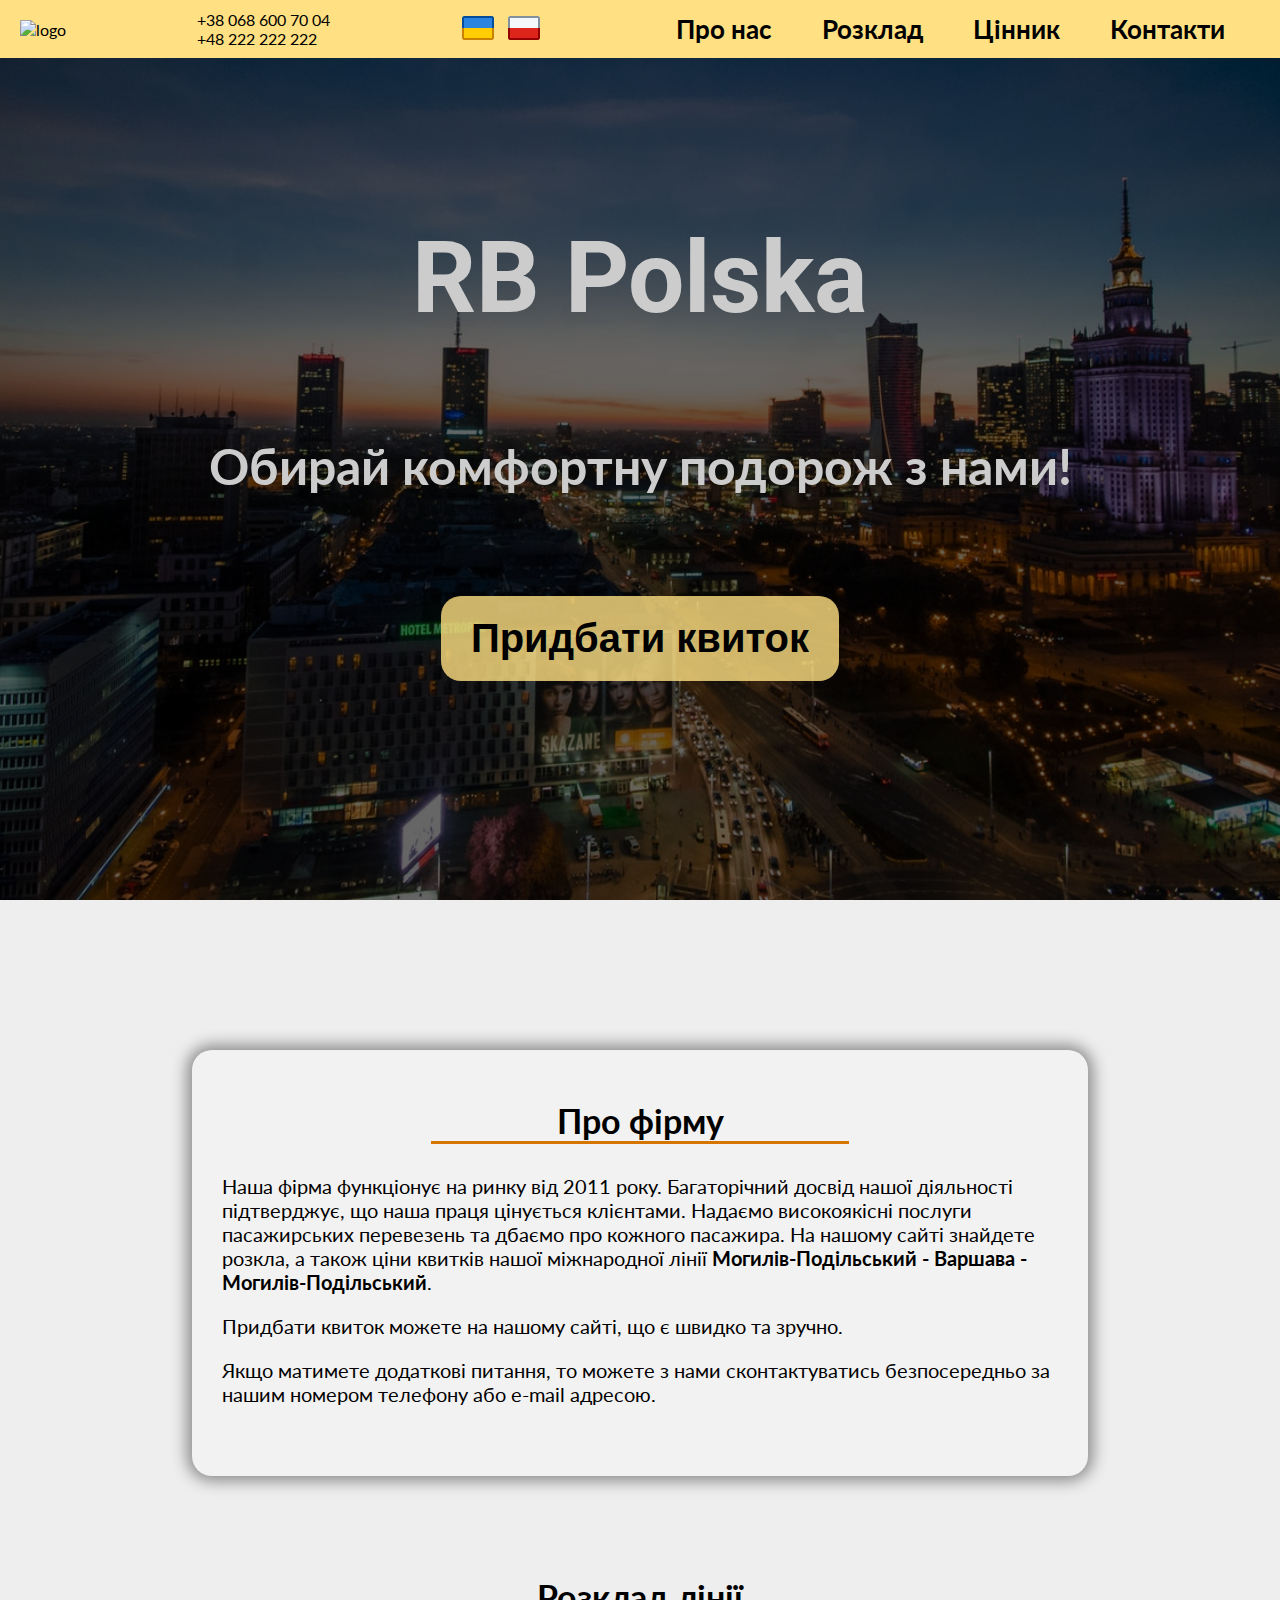
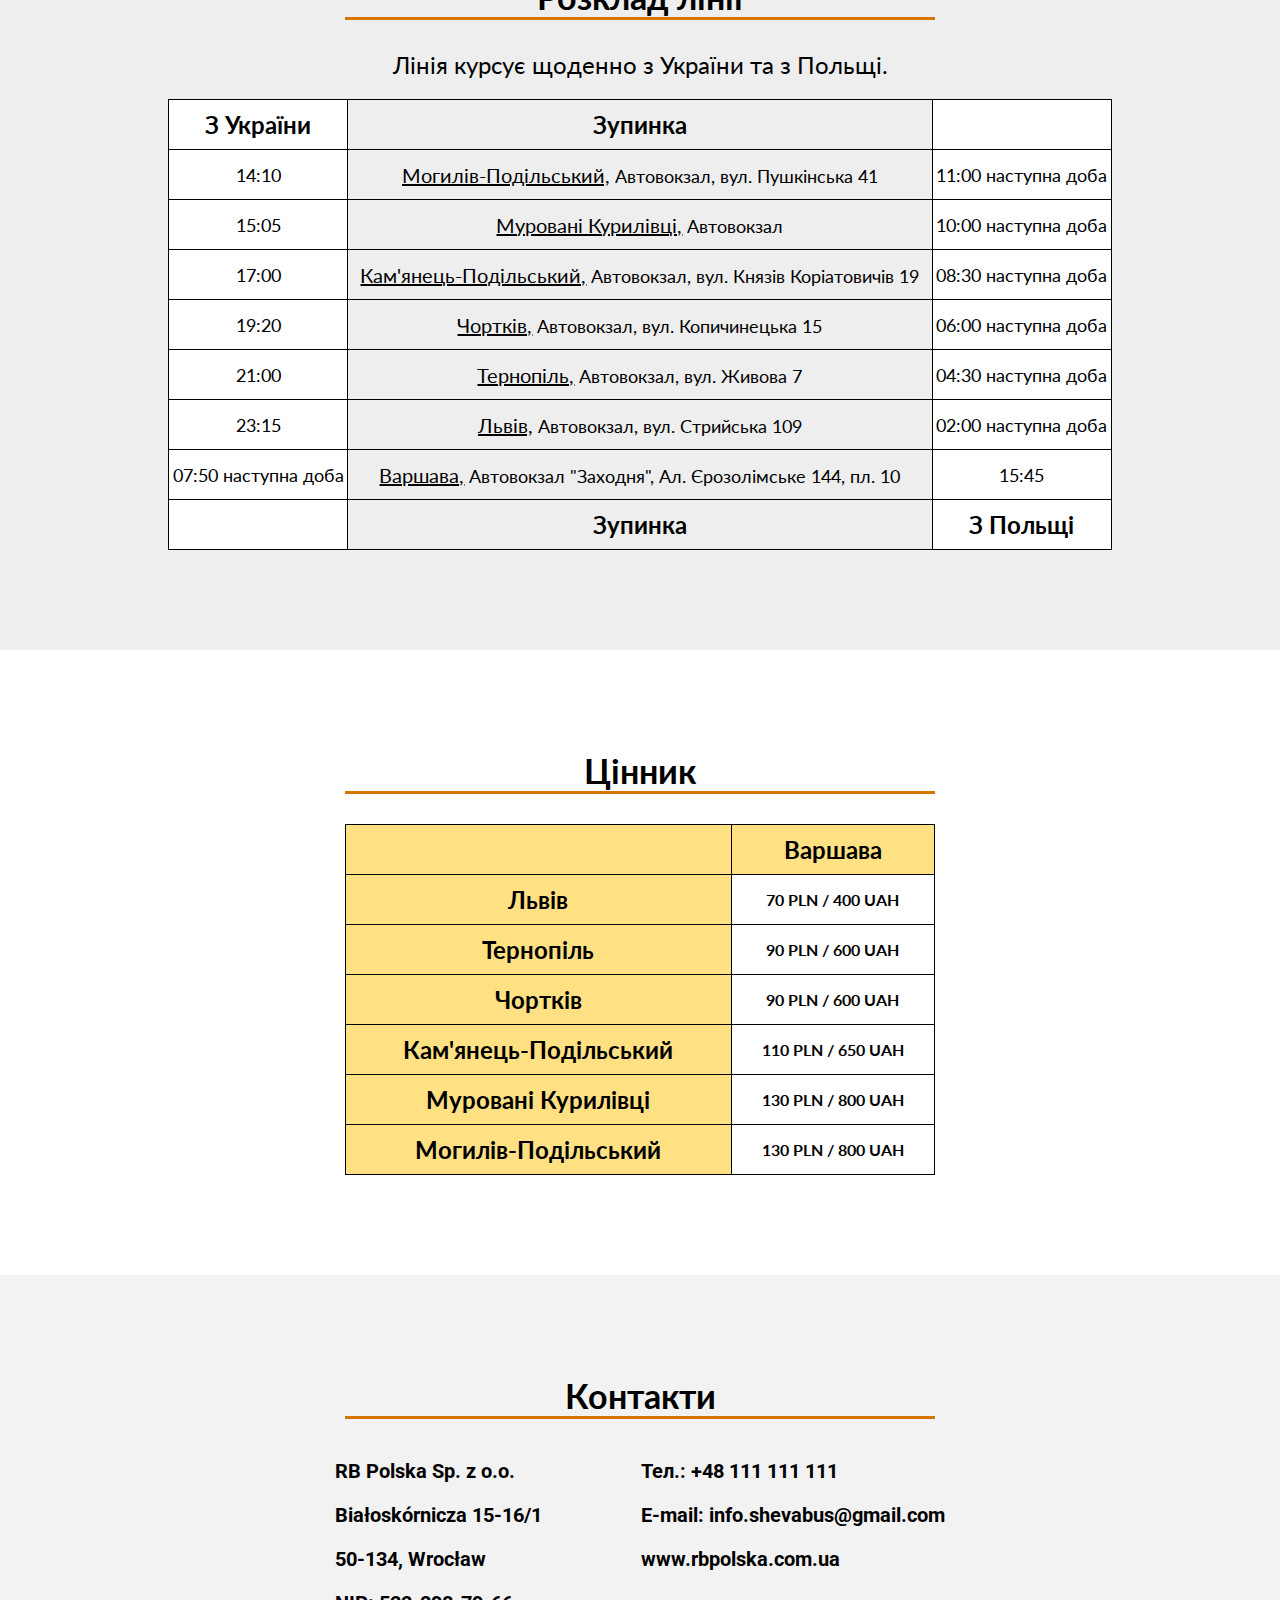
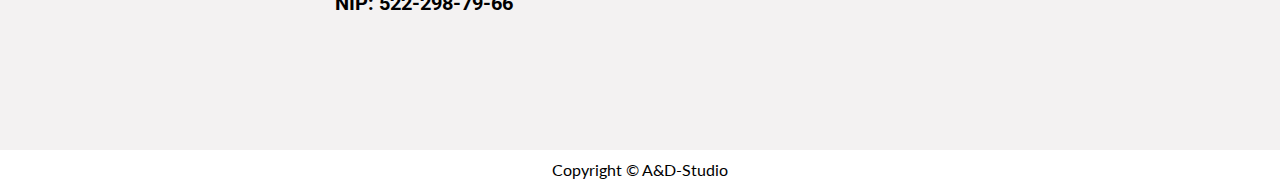
==== commit 70076b44: "chenged name of the company" ====
--- a/ua/index_ua.html
+++ b/ua/index_ua.html
@@ -8,13 +8,13 @@
     <link href="https://fonts.googleapis.com/css?family=Roboto:400,700&amp;subset=latin-ext" rel="stylesheet">
     <link rel="stylesheet" href="https://use.fontawesome.com/releases/v5.5.0/css/all.css" integrity="sha384-B4dIYHKNBt8Bc12p+WXckhzcICo0wtJAoU8YZTY5qE0Id1GSseTk6S+L3BlXeVIU" crossorigin="anonymous">
     <link rel="stylesheet" href="../css/main.css">
-    <title>Shevabus</title>
+    <title>RB Polska</title>
 </head>
 <body>
   <div class="wrapper">
       <div class="nav-box">
           <div>
-              <img class="logo-img" src="../img/shevabus_logo_1.png" alt="logo">
+              <img class="logo-img" src="" alt="logo">
           </div>
           <div class="viber-phone-box">
             <i class="fab fa-viber"></i>
@@ -25,7 +25,7 @@
           </div>
           <div>
             <div class="language-box">
-                <a href="index_ua.html" class="ua-flag"><img src="../img/ua-plag_1.png" alt=""></a>
+                <a href="index_ua.html" class="ua-flag"><img src="../img/ua-plag.png" alt=""></a>
                 <a href="../index_pl.html" class="pl-flag"><img src="../img/pl-flag.png" alt=""></a>
               </div>
           </div>
@@ -48,9 +48,9 @@
     <header class="header-main">
       <div class="header-box">
           <div class="header-inner">
-              <h1>SheVaBus</h1>
+              <h1>RB Polska</h1>
               <p>Обирай комфортну подорож з нами!</p>
-              <button><a href="https://iframe.bussystem.eu/booking?lang=ru&dispatcher=215&no_akce=1&only=bus" target="_blank">Придбати квиток</a></button>
+              <button><a href="https://iframe.bussystem.eu/booking?lang=ua&dispatcher=215&no_akce=1&only=bus" target="_blank">Придбати квиток</a></button>
           </div>
       </div>
     </header>
@@ -170,7 +170,7 @@
         <div class="phone">
           <p>Тел.: +48 111 111 111</p>
           <p>E-mail: info.shevabus@gmail.com</p>
-          <p>www.shevabus.com.ua</p>
+          <p>www.rbpolska.com.ua</p>
         </div>
       </div>
     </section>
--- a/css/main.css
+++ b/css/main.css
@@ -127,10 +127,7 @@
 .menu-icon {
   -webkit-tap-highlight-color: transparent;
   position: fixed;
-  /* top: 20px; */
   right: 10px;
-  /* display: inline-block; */
-  /* z-index: 5; */
 }
 
 .menu-btn {
@@ -186,8 +183,9 @@
 /* ---- HEADER ---- */
 
 .header-box {
-  height: 100vh;
-  background-image: url("../img/banner.jpg");
+  height: 100%;
+  max-width: 100%;
+  background-image: url("../img/banner.jpg ");
   background-repeat: no-repeat;
   background-size: cover;
   background-position: center;
@@ -207,6 +205,7 @@
 .header-inner h1,
 .header-inner p {
   margin-bottom: 100px;
+  text-align: center;
 } 
 
 .header-inner h1 {
@@ -469,6 +468,24 @@
   }
 }
 
+/* @media (orientation: landscape) and (max-width: 992px) {
+  section {
+    padding: 30px 20px;
+  }
+
+  .header-inner h1 {
+    margin-top: 50px;
+    margin-bottom: 15px;
+  }
+  
+  .header-inner p {
+    margin-bottom: 23px;
+  }
+
+  .about-us {
+    margin: 50px auto 0 auto;
+  } */
+
 @media (max-width: 780px) {
   .nav-main {
     display: none;
@@ -566,4 +583,29 @@
     border-bottom-left-radius: 0;
   }
 
+  .nav-items .link {
+    padding: 10px;
+    font-size: 16px;
+  }
+
+}
+
+@media (orientation: landscape) and (max-width: 992px) {
+  section {
+    padding: 30px 20px;
+  }
+
+  .header-inner h1 {
+    margin-top: 50px;
+    margin-bottom: 15px;
+  }
+  
+  .header-inner p {
+    margin-bottom: 23px;
+  }
+
+  .about-us {
+    margin: 50px auto 0 auto;
+  }
+
 }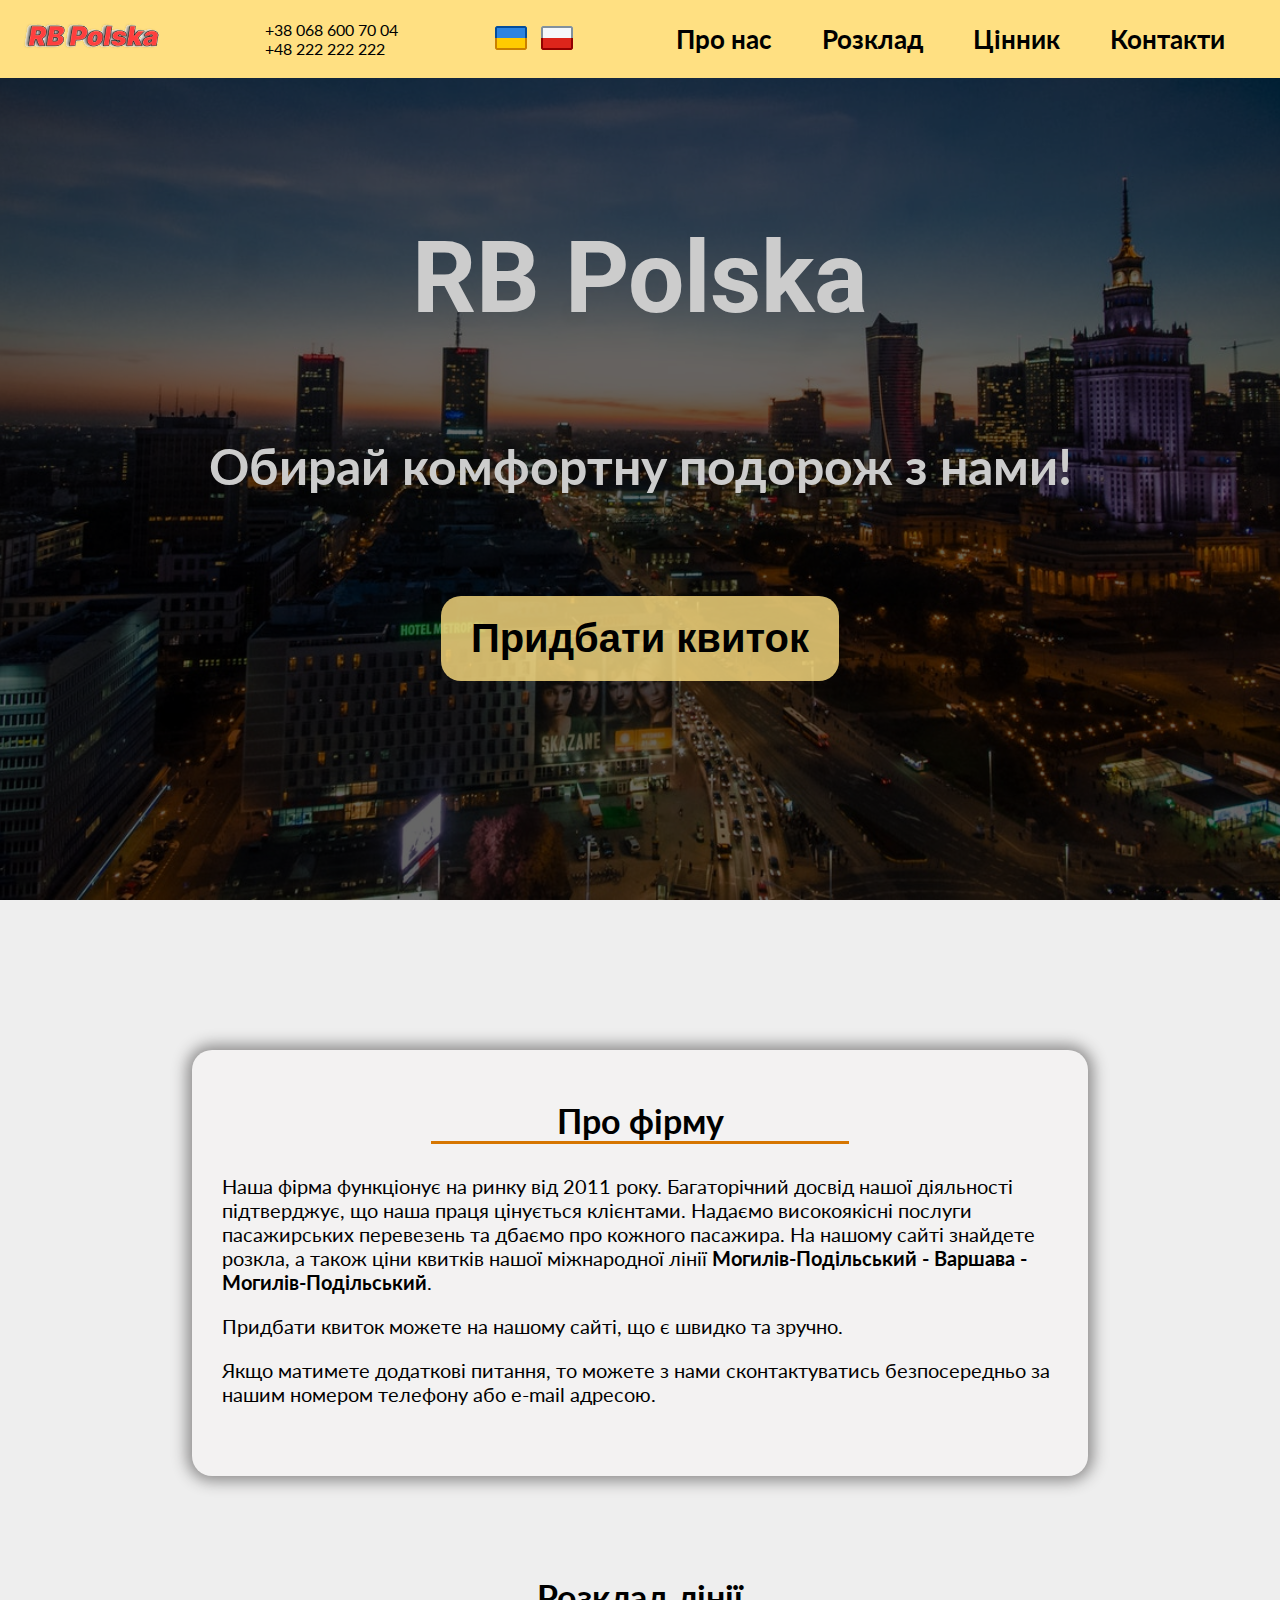
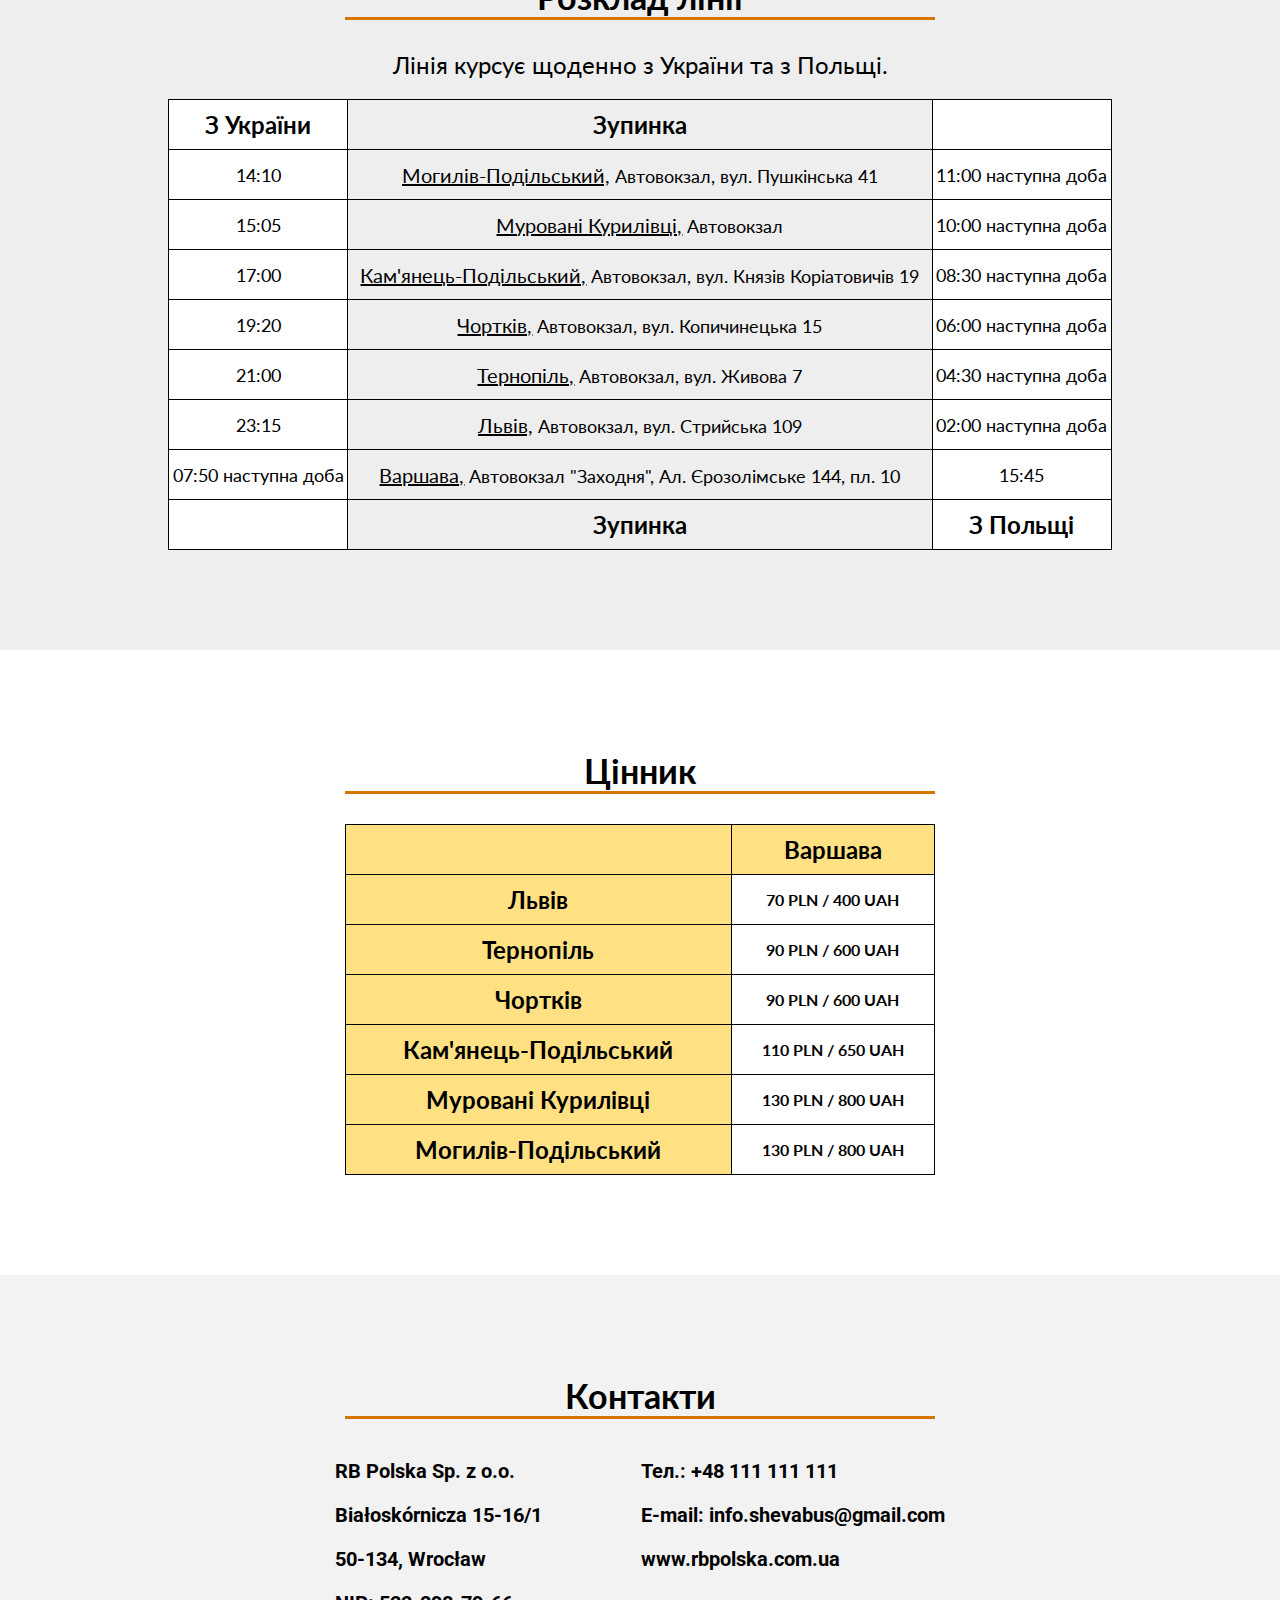
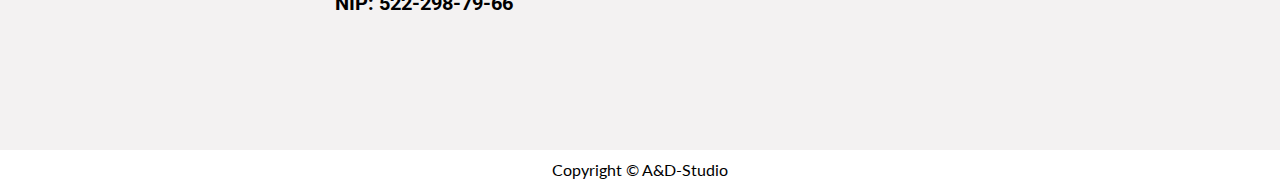
==== commit 30119e9f: "new styles for banner" ====
--- a/ua/index_ua.html
+++ b/ua/index_ua.html
@@ -14,7 +14,7 @@
   <div class="wrapper">
       <div class="nav-box">
           <div>
-              <img class="logo-img" src="" alt="logo">
+              <img class="logo-img" src="../img/rbpolska_logo.png" alt="logo">
           </div>
           <div class="viber-phone-box">
             <i class="fab fa-viber"></i>
@@ -26,7 +26,7 @@
           <div>
             <div class="language-box">
                 <a href="index_ua.html" class="ua-flag"><img src="../img/ua-plag.png" alt=""></a>
-                <a href="../index_pl.html" class="pl-flag"><img src="../img/pl-flag.png" alt=""></a>
+                <a href="../index.html" class="pl-flag"><img src="../img/pl-flag.png" alt=""></a>
               </div>
           </div>
           <div>
--- a/css/main.css
+++ b/css/main.css
@@ -116,7 +116,7 @@
   flex-direction: column;
 }
 
-/* ----LANGUAGE BOS---- */
+/* ----LANGUAGE BOXS---- */
 
 .language-box a {
   margin-left: 10px;
@@ -187,7 +187,9 @@
   max-width: 100%;
   background-image: url("../img/banner.jpg ");
   background-repeat: no-repeat;
-  background-size: cover;
+  -o-background-size: cover;
+  -moz-background-size: cover;
+  -webkit-background-size: cover;
   background-position: center;
   background-attachment: fixed;
 }
